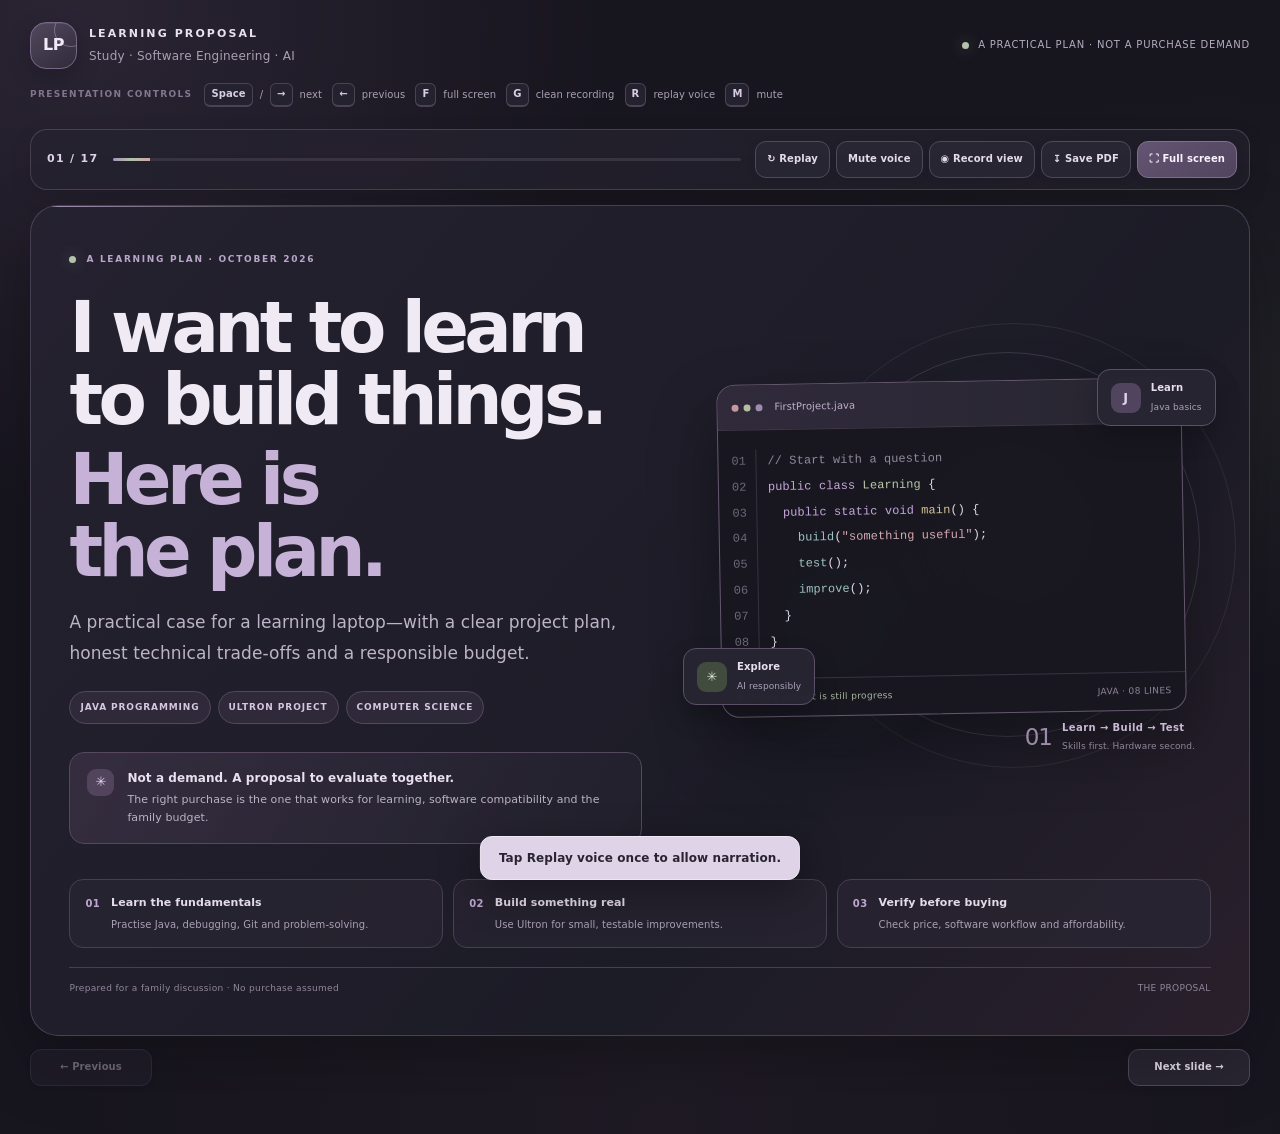
==== laptop-proposal/index.html @ be447b5f "Align cover narration and show full-screen status messages correctly" ====
<!doctype html>
<html lang="en">
<head>
<meta charset="utf-8">
<meta name="viewport" content="width=device-width, initial-scale=1">
<meta name="theme-color" content="#0b1220">
<meta name="description" content="A detailed educational laptop proposal about coding, software engineering, AI learning, and responsible family budgeting.">
<title>A Practical Investment in Learning | Laptop Proposal</title>
<style>

:root{
  color-scheme:dark;
  --bg:#1a1922;
  --panel:#23222d;
  --panel2:#292835;
  --line:#3a3847;
  --text:#e7e2eb;
  --muted:#b7b0c0;
  --lavender:#b8a7ca;
  --lavender-dark:#9683ad;
  --sage:#aab8a5;
  --rose:#c69da2;
  --shadow:0 14px 40px rgba(5,4,12,.14);
  --radius:22px
}
*{box-sizing:border-box}
html{scroll-behavior:smooth}
body{
  margin:0;
  background:
    radial-gradient(ellipse at 12% 0%,rgba(108,91,130,.12),transparent 40%),
    radial-gradient(ellipse at 96% 68%,rgba(91,105,91,.08),transparent 37%),
    var(--bg);
  color:var(--text);
  font-family:Inter,ui-sans-serif,system-ui,-apple-system,BlinkMacSystemFont,"Segoe UI",sans-serif;
  line-height:1.68
}
button,a{font:inherit}
a{color:#cbb9dc;text-underline-offset:3px}
a:hover{color:#e0d3ed}
button:focus-visible,a:focus-visible{outline:2px solid var(--sage);outline-offset:3px}
.topbar{
  max-width:1100px;margin:0 auto;padding:21px 24px 13px;
  display:flex;align-items:center;justify-content:space-between;gap:15px
}
.brand{display:flex;align-items:center;gap:12px}
.brand-mark{
  width:44px;height:44px;border-radius:15px;
  background:#393443;display:grid;place-items:center;
  color:#dcd2e6;font-weight:800;letter-spacing:-.03em;
  border:1px solid #51485d
}
.brand-copy b{display:block;font-size:12px;letter-spacing:.15em;text-transform:uppercase;color:#e5dfe9}
.brand-copy span{display:block;color:var(--muted);font-size:12px}
.toolbar{display:flex;gap:8px;align-items:center;flex-wrap:wrap}
.btn{
  border:1px solid #494454;border-radius:12px;background:#292733;
  color:#e4deea;padding:10px 14px;font-size:13px;font-weight:700;
  box-shadow:none;transition:background .25s,border-color .25s
}
.btn:hover{border-color:#756886;background:#302d3b}
.btn.primary{background:#51475f;border-color:#655873;color:#f1eaf7}
.btn.primary:hover{background:#5b506a;border-color:#817192}
.voice-state{max-width:1100px;margin:0 auto;padding:0 24px 13px;color:#b3adbd;font-size:12px}
.voice-state strong{color:#c7bad8;font-weight:800}
.shell{max-width:1100px;margin:0 auto;padding:7px 24px 40px}
.hero-strip,.sidebar,.bottom-note{display:none!important}
.deck-layout{display:block}
.main-column{min-width:0}
.presentation-top{display:flex;align-items:center;gap:15px;margin:6px 0 14px}
.slide-count{font-size:19px;font-weight:750;letter-spacing:-.025em;color:#dfd9e5;white-space:nowrap}
.progress{height:4px;background:#302e3b;border-radius:99px;overflow:hidden;flex:1;max-width:360px}
.progress span{display:block;height:100%;width:0;background:linear-gradient(90deg,#9985ae,#a4b19d);transition:width .55s ease}
.presentation-top .slide-count:last-child{font-size:11px;color:var(--muted);font-weight:550;margin-left:auto}
.slide{
  min-height:65vh;
  background:linear-gradient(145deg,rgba(36,35,46,.97),rgba(32,31,42,.97));
  border:1px solid #3c3949;border-radius:24px;
  padding:clamp(22px,4vw,46px);
  box-shadow:0 12px 38px rgba(0,0,0,.10);
  overflow:hidden;
  animation:slideIn .52s ease both
}
@keyframes slideIn{from{opacity:0;transform:translateY(7px)}to{opacity:1;transform:translateY(0)}}
.kicker{color:#b8a9c9;font-weight:800;letter-spacing:.15em;text-transform:uppercase;font-size:10px}
.slide h2{font-size:clamp(30px,4vw,47px);letter-spacing:-.04em;line-height:1.12;margin:12px 0;color:#ebe5ee;font-weight:750}
.slide-subtitle{font-size:16px;color:#bcb5c5;margin:0 0 25px;max-width:850px}
.slide-content{display:flex;flex-direction:column;gap:12px}
.section-card{
  background:rgba(43,41,54,.70);border:1px solid #403d4c;
  padding:17px 19px;border-radius:15px
}
.section-card h3{font-size:11px;text-transform:uppercase;letter-spacing:.12em;color:#c2b3d2;margin:0 0 8px;font-weight:800}
.section-card p{white-space:pre-line;margin:0;color:#dcd6e1;font-size:15px;line-height:1.78}
.product-grid{display:grid;grid-template-columns:repeat(2,minmax(0,1fr));gap:14px;margin:4px 0 14px}
.product-card{border:1px solid #403d4c;border-radius:16px;overflow:hidden;background:#252430;min-width:0}
.product-image-wrap{background:#e7e4e7;min-height:150px;display:grid;place-items:center;padding:8px}
.product-image-wrap img{display:block;width:100%;height:180px;object-fit:contain;color:#24212b}
.product-copy{padding:15px}
.product-copy h3{margin:0 0 5px;font-size:19px;color:#e7e1eb}
.product-copy .model{font-size:11px;color:#b7afc0;overflow-wrap:anywhere}
.spec-list{display:grid;grid-template-columns:repeat(2,minmax(0,1fr));gap:7px;margin:12px 0}
.spec{background:#302e3b;border:1px solid #444151;border-radius:9px;padding:8px}
.spec b{display:block;font-size:12px;color:#e1dbe7}
.spec span{color:#b8b0c1;font-size:11px}
.product-actions{display:flex;gap:7px;flex-wrap:wrap;margin-top:12px}
.product-actions .btn{font-size:11px;padding:8px 9px;text-decoration:none;display:inline-block}
.img-note{font-size:11px;color:#b7b0bf;margin:8px 0 0}
.table-wrap{overflow:auto;border:1px solid #403d4c;border-radius:13px;margin:7px 0 15px;background:#24232f}
.compare-table{width:100%;border-collapse:collapse;min-width:580px;font-size:13px}
.compare-table th,.compare-table td{padding:11px 12px;text-align:left;border-bottom:1px solid #3c3948;vertical-align:top}
.compare-table th{background:#302d3a;color:#ddd5e6;font-size:10px;letter-spacing:.08em;text-transform:uppercase}
.compare-table tr:last-child td{border-bottom:0}
.compare-table td:first-child{color:#bbb3c4;font-weight:700;width:25%}
.winner{color:#b8c7b0;font-weight:800}.neutral{color:#d3b9a0;font-weight:750}
.metric-grid{display:grid;grid-template-columns:repeat(3,minmax(0,1fr));gap:10px;margin:6px 0 14px}
.metric{padding:15px;border-radius:14px;background:#2b2936;border:1px solid #403d4c}
.metric small{display:block;color:#b8b0bf;text-transform:uppercase;letter-spacing:.08em;font-size:10px;font-weight:800}
.metric strong{font-size:22px;display:block;letter-spacing:-.03em;margin:5px 0;color:#d2c1df}
.metric span{display:block;color:#bbb3c3;font-size:12px}
.flow{display:grid;grid-template-columns:repeat(5,minmax(0,1fr));gap:8px;margin:8px 0 15px}
.flow-step{padding:12px 8px;border:1px solid #403d4c;border-radius:11px;text-align:center;background:#2a2935;font-size:12px;font-weight:750;color:#ded8e4}
.flow-step b{display:block;color:#c9abb0;font-size:10px;margin-bottom:4px}
.source-list{display:flex;flex-wrap:wrap;gap:8px;margin-top:18px}
.source-link{display:inline-flex;border:1px solid #514b5e;background:#302d3b;color:#d7c9e5;padding:9px 11px;border-radius:10px;text-decoration:none;font-size:12px;font-weight:700}
.source-link:hover{background:#383443;border-color:#716681;color:#eee6f4}
.slide-footer{display:flex;justify-content:space-between;gap:12px;align-items:center;margin-top:25px;border-top:1px solid #3b3847;padding-top:14px;color:#aaa3b4;font-size:11px}
.slide-actions{display:flex;align-items:center;justify-content:space-between;gap:10px;margin-top:14px}
.slide-actions .left,.slide-actions .right{display:flex;gap:8px}
#fullscreenBtn{white-space:nowrap}
#presentationColumn:fullscreen{
  width:100vw;height:100vh;max-width:none;min-width:0;margin:0;
  padding:clamp(12px,2vw,28px);overflow:auto;display:flex;flex-direction:column;
  color:var(--text);
  background:
    radial-gradient(ellipse at 12% 0%,rgba(108,91,130,.14),transparent 40%),
    radial-gradient(ellipse at 96% 68%,rgba(91,105,91,.10),transparent 37%),
    var(--bg)
}
#presentationColumn:fullscreen .presentation-top{width:100%;margin:0 0 12px;flex:none}
#presentationColumn:fullscreen .presentation-top .slide-count:last-child{font-size:11px}
#presentationColumn:fullscreen .slide{
  flex:1;min-height:0;height:calc(100vh - 125px);max-height:calc(100vh - 125px);
  overflow-y:auto;border-radius:18px;padding:clamp(18px,3vw,44px)
}
#presentationColumn:fullscreen .slide-actions{flex:none;margin-top:10px}
#presentationColumn:fullscreen .slide h2{font-size:clamp(30px,4vw,54px)}
#presentationColumn:fullscreen .slide p{max-width:82ch}
#presentationColumn:fullscreen .section-card p{font-size:clamp(14px,1.2vw,17px)}
#presentationColumn:fullscreen #fullscreenBtn{background:#51475f;border-color:#756886}
.all-view{display:none!important}
.closing-video-box{border:1px dashed #635b70;padding:18px;border-radius:15px;background:#272531;margin-top:16px}
.closing-video-box video{width:100%;max-height:430px;background:#14131a;border-radius:12px;margin-top:12px}
.video-status{color:#b7b0bf;font-size:12px}
.toast{position:fixed;left:50%;bottom:22px;transform:translateX(-50%);background:#ded4e8;color:#2b2632;padding:11px 16px;border-radius:12px;font-size:13px;font-weight:800;z-index:999;display:none;box-shadow:0 9px 22px rgba(0,0,0,.18)}
.toast.show{display:block}
@media(max-width:700px){
  .topbar{padding:15px 14px 9px;align-items:flex-start;flex-direction:column}
  .voice-state{padding:0 14px 12px}
  .shell{padding:5px 12px 30px}
  .presentation-top .slide-count:last-child{display:none}
  .slide{padding:20px 16px;border-radius:18px;min-height:0}
  .slide h2{font-size:31px}
  .product-grid{grid-template-columns:1fr}
  .metric-grid{grid-template-columns:1fr}
  .flow{grid-template-columns:1fr}
  .flow-step{text-align:left}
  .slide-actions .btn{padding:10px 12px}
  .spec-list{grid-template-columns:1fr 1fr}
  .section-card{padding:14px}
  .section-card p{font-size:14px}
}
@media(prefers-reduced-motion:reduce){
  *,*::before,*::after{scroll-behavior:auto!important;animation:none!important;transition:none!important}
}
@media print{
  body{background:#fff;color:#111}
  .topbar,.voice-state,.presentation-top,.slide-actions{display:none!important}
  .shell{padding:0;max-width:none}
  .deck-layout{display:block}
  .main-column{display:none}
  .all-view{display:block!important}
  .all-view .slide{color:#111;background:#fff;border:1px solid #bbb;box-shadow:none;border-radius:0;break-after:page;margin:0;padding:20px}
  .all-view .section-card p,.all-view .product-copy h3{color:#111}
  .all-view .slide-subtitle,.all-view .slide-footer,.all-view .section-card h3,.all-view .product-copy .model,.all-view .img-note{color:#333}
  .all-view .section-card,.all-view .metric,.all-view .product-card{background:#fff;border:1px solid #ccc}
  .all-view .source-link{color:#35502e;background:#fff;border:1px solid #aaa}
  .all-view .compare-table th{background:#eee;color:#111}
  .all-view .compare-table td{color:#111;border-bottom:1px solid #bbb}
  .all-view .flow-step{background:#fff;border:1px solid #aaa;color:#111}
}

/* Twilight editorial redesign — intentionally low-glare, no neon or stark white panels */
:root{
  color-scheme:dark;--bg:#17151e;--panel:#211f2b;--panel2:#292633;--line:#413b4b;
  --text:#eee8ef;--muted:#bdb4c6;--lavender:#c6b1d8;--sage:#b4c2aa;--rose:#d0a6af;
  --shadow:0 24px 70px rgba(0,0,0,.26);--radius:24px;
}
html{background:var(--bg);scroll-behavior:smooth}
body{
  min-height:100vh;letter-spacing:.005em;
  background:radial-gradient(ellipse at 6% 2%,rgba(137,110,158,.17),transparent 33rem),
    radial-gradient(ellipse at 95% 34%,rgba(109,126,110,.11),transparent 30rem),
    radial-gradient(ellipse at 52% 100%,rgba(126,91,115,.08),transparent 40rem),var(--bg)
}
.topbar{max-width:1320px;padding:22px 30px 12px}
.brand-mark{
  position:relative;overflow:hidden;border-radius:16px;width:47px;height:47px;
  background:linear-gradient(145deg,#52485e,#302a39);border:1px solid #786887;
  box-shadow:inset 0 1px rgba(255,255,255,.08),0 8px 24px rgba(0,0,0,.18);
  color:#f3eaf7;font-size:16px
}
.brand-mark:after{content:"";position:absolute;width:32px;height:32px;border-radius:50%;border:1px solid rgba(221,202,236,.35);transform:translate(17px,-16px)}
.brand-copy b{font-size:11px;letter-spacing:.19em;color:#e9e1ed}
.brand-copy span{font-size:12px;color:#a9a0b4;letter-spacing:.02em;margin-top:2px}
.topbar-note{display:flex;align-items:center;gap:9px;color:#b5adbf;font-size:10px;letter-spacing:.08em;text-transform:uppercase}
.topbar-dot,.eyebrow-dot{width:7px;height:7px;display:inline-block;background:var(--sage);border-radius:99px;box-shadow:0 0 15px rgba(180,194,170,.45)}
.voice-state{max-width:1320px;margin:0 auto;padding:2px 30px 18px;display:flex;align-items:center;flex-wrap:wrap;gap:7px;color:#a9a0b3;font-size:10px}
.shortcut-label{color:#81778f;letter-spacing:.15em;font-size:9px;font-weight:800;margin-right:5px}
kbd{display:inline-block;min-width:20px;text-align:center;padding:2px 6px;border:1px solid #4a4355;border-bottom-width:2px;border-radius:6px;background:#25222f;color:#d9cde4;font-family:inherit;font-weight:800;font-size:10px}
.shell{max-width:1320px;padding:0 30px 48px}
.presentation-top{
  display:flex;align-items:center;gap:14px;margin:4px 0 15px;padding:11px 12px 11px 16px;
  border:1px solid rgba(101,90,115,.55);border-radius:17px;
  background:linear-gradient(115deg,rgba(38,34,48,.90),rgba(32,31,41,.88));box-shadow:0 7px 22px rgba(0,0,0,.10)
}
.slide-count{font-size:11px;min-width:50px;letter-spacing:.12em;color:#ded3e8;font-variant-numeric:tabular-nums}
.progress{height:3px;max-width:none;min-width:45px;background:#393342}
.progress span{background:linear-gradient(90deg,#ab94c1,#b4c2aa,#d0a6af);box-shadow:0 0 12px rgba(177,154,200,.25)}
.deck-tools{display:flex;align-items:center;justify-content:flex-end;gap:6px;flex-wrap:wrap}
.btn{
  cursor:pointer;border:1px solid #51495e;border-radius:11px;background:#292633;color:#e5dcea;
  padding:9px 11px;font-size:10px;font-weight:750;letter-spacing:.01em;box-shadow:0 2px 9px rgba(0,0,0,.08);
  transition:transform .2s ease,background .2s ease,border-color .2s ease,box-shadow .2s ease
}
.btn:hover{border-color:#837292;background:#373141;transform:translateY(-1px);box-shadow:0 5px 16px rgba(0,0,0,.16)}
.btn:active{transform:translateY(0)}
.btn.primary{background:linear-gradient(135deg,#645473,#51465f);border-color:#81708f;color:#fbf4ff}
.btn.primary:hover{background:linear-gradient(135deg,#756183,#5c506b)}
#recordModeBtn[aria-pressed="true"]{background:#41493e;border-color:#687c61;color:#e9f1e5}
.slide{
  position:relative;isolation:isolate;min-height:clamp(560px,67vh,860px);
  background:linear-gradient(137deg,rgba(37,34,47,.98),rgba(29,28,38,.98) 64%,rgba(37,31,42,.98));
  border:1px solid rgba(104,93,119,.54);border-radius:28px;padding:clamp(25px,4vw,54px);
  box-shadow:var(--shadow);overflow:hidden;animation:slideIn .38s cubic-bezier(.2,.7,.2,1) both
}
.slide:before{content:"";position:absolute;left:0;top:0;width:43%;height:1px;background:linear-gradient(90deg,rgba(198,177,216,.8),rgba(180,194,170,.2),transparent);z-index:-1}
.slide-head{max-width:940px;margin-bottom:22px}
.kicker{display:flex;align-items:center;gap:10px;color:#c0adcf;font-weight:800;letter-spacing:.17em;text-transform:uppercase;font-size:9px}
.kicker:before{content:"";display:inline-block;width:21px;height:1px;background:#8d799e}
.slide h2{font-size:clamp(34px,4.2vw,58px);letter-spacing:-.052em;line-height:1.06;margin:15px 0 12px;color:#f1eaf3;font-weight:690;text-wrap:balance}
.slide-subtitle{font-size:clamp(14px,1.35vw,17px);color:#bdb4c7;line-height:1.65;margin:0;max-width:850px}
.slide-content{display:grid;grid-template-columns:repeat(2,minmax(0,1fr));gap:12px;margin-top:16px}
.section-card{
  position:relative;min-width:0;background:linear-gradient(140deg,rgba(47,43,59,.76),rgba(36,34,47,.76));
  border:1px solid rgba(83,75,98,.66);padding:19px 21px;border-radius:17px;box-shadow:inset 0 1px rgba(255,255,255,.02);
  transition:transform .2s,border-color .2s
}
.section-card:hover{transform:translateY(-1px);border-color:#6b5d7a}
.section-card.highlight-card{background:linear-gradient(130deg,rgba(70,58,82,.46),rgba(38,36,49,.78));border-color:#675775}
.section-card h3{display:flex;align-items:center;gap:10px;font-size:10px;text-transform:uppercase;letter-spacing:.105em;color:#d3c2df;margin:0 0 9px;font-weight:850;line-height:1.5}
.section-index{flex:0 0 auto;display:grid;place-items:center;border:1px solid #5a4e68;border-radius:7px;width:24px;height:24px;background:#352f40;color:#c9b3dd;font-size:9px;letter-spacing:0}
.section-card p{white-space:pre-line;margin:0;color:#e1dbe5;font-size:14px;line-height:1.8}
.product-grid{gap:18px;margin:10px 0 18px}
.product-card{border:1px solid #4a4355;border-radius:20px;background:linear-gradient(140deg,#292633,#211f2b);box-shadow:0 15px 32px rgba(0,0,0,.13)}
.product-image-wrap{background:linear-gradient(145deg,#ebe7eb,#d9d6df);min-height:190px;padding:13px}
.product-image-wrap img{height:210px}
.product-copy{padding:20px}
.product-copy h3{font-size:22px;letter-spacing:-.025em}
.product-copy .model{font-size:11px;color:#bdb1cc;line-height:1.5;margin-top:4px}
.spec-list{gap:8px;margin:16px 0}
.spec{background:#302d3b;border:1px solid #484152;border-radius:11px;padding:10px}
.spec b{font-size:11px;color:#f0eaf3}.spec span{font-size:11px;line-height:1.5}
.product-actions .btn{padding:8px 10px;font-size:10px}
.img-note{font-size:11px;line-height:1.6;color:#a9a0b5}
.table-wrap{border-color:#494253;border-radius:16px;margin:12px 0 18px;box-shadow:0 12px 25px rgba(0,0,0,.10)}
.compare-table{min-width:620px;font-size:12px}
.compare-table th,.compare-table td{padding:13px 14px;border-bottom-color:#423c4d}
.compare-table th{background:#332e3e;color:#d9cbe4;font-size:9px;letter-spacing:.11em}
.compare-table td{color:#dfd8e3;line-height:1.6}
.compare-table tr:nth-child(even) td{background:rgba(255,255,255,.013)}
.compare-table td:first-child{color:#c5b8d1}
.metric-grid{gap:12px;margin:12px 0 20px}
.metric{position:relative;overflow:hidden;padding:20px;border-radius:17px;background:linear-gradient(145deg,#302b3b,#25232f);border-color:#51485f;min-height:122px}
.metric:after{content:"";position:absolute;right:-25px;top:-35px;width:95px;height:95px;border-radius:50%;border:1px solid rgba(190,169,211,.10);box-shadow:0 0 0 14px rgba(190,169,211,.025),0 0 0 29px rgba(190,169,211,.018)}
.metric small{font-size:9px;letter-spacing:.13em;color:#b9a8c8}
.metric strong{font-size:clamp(17px,2vw,25px);color:#eadcf3;position:relative;z-index:1}
.metric span{font-size:11px;line-height:1.55;max-width:28ch;position:relative;z-index:1}
.flow{gap:10px;margin:14px 0 20px}
.flow-step{padding:17px 10px;border-color:#51485e;border-radius:13px;background:linear-gradient(145deg,#302c3a,#26232f);font-size:13px}
.flow-step b{color:#c5acbf;letter-spacing:.13em;font-size:9px}
.source-list{align-items:center;gap:7px;margin-top:22px}
.source-label{font-size:9px;font-weight:850;letter-spacing:.16em;color:#90859e;margin-right:4px}
.source-link{border-color:#51475f;background:#2d2937;color:#d9c6e7;border-radius:10px;padding:9px 12px;font-size:10px;transition:background .2s,border-color .2s}
.source-link:hover{background:#40364b;border-color:#887198}
.slide-footer{margin-top:26px;padding-top:13px;border-top:1px solid #474052;color:#91879b;font-size:9px;letter-spacing:.035em}
.slide-actions{margin-top:13px;justify-content:space-between}.slide-actions .btn{min-width:122px}
#prevBtn:disabled{cursor:not-allowed;transform:none}
.closing-video-box{background:linear-gradient(145deg,#2a2634,#211f2a);border-color:#544a63;border-radius:16px}
.toast{bottom:20px;z-index:20000;background:#ded3e7;color:#292430;border:1px solid #f0e6f5;padding:11px 18px;border-radius:12px;font-size:12px;box-shadow:0 12px 40px rgba(0,0,0,.35)}
/* Custom cover: softly luminous code-editor artwork, drawn in CSS so it loads instantly. */
.slide.cover-slide{min-height:clamp(640px,74vh,940px);padding:clamp(24px,3vw,43px);background:linear-gradient(130deg,rgba(38,34,49,.98),rgba(28,28,39,.98) 66%,rgba(42,32,44,.98))}
.cover-layout{display:grid;grid-template-columns:minmax(0,1.05fr) minmax(320px,.95fr);gap:clamp(24px,4vw,58px);align-items:center}
.cover-copy{position:relative;z-index:2;padding:8px 0}
.cover-eyebrow{display:flex;align-items:center;gap:10px;color:#b8a7c8;font-size:9px;font-weight:850;letter-spacing:.19em}
.cover-title{font-size:clamp(43px,5.5vw,78px)!important;line-height:1.02!important;letter-spacing:-.065em!important;font-weight:680!important;margin:26px 0 19px!important;max-width:690px;color:#f0eaf4!important;text-wrap:balance}
.cover-title em{display:block;font-style:normal;color:#c6b2d7;margin-top:8px}
.cover-subtitle{max-width:560px;color:#bdb4c7;font-size:clamp(14px,1.35vw,17px);line-height:1.8;margin:0 0 22px}
.cover-tags{display:flex;flex-wrap:wrap;gap:7px}
.cover-tags span{font-size:9px;letter-spacing:.10em;font-weight:800;color:#d5c7df;border:1px solid #53485e;border-radius:99px;padding:8px 10px;background:rgba(55,48,66,.64)}
.cover-principle{display:flex;gap:13px;align-items:flex-start;max-width:585px;margin-top:28px;padding:16px 17px;border:1px solid #55485f;border-radius:15px;background:linear-gradient(120deg,rgba(86,69,94,.38),rgba(36,34,47,.60))}
.principle-mark{flex:0 0 27px;width:27px;height:27px;display:grid;place-items:center;border-radius:9px;background:#51445c;color:#e2d0ed;font-size:13px}
.cover-principle strong{display:block;color:#eadfef;font-size:12px;line-height:1.5}
.cover-principle p{margin:4px 0 0;color:#bcb2c6;font-size:11px;line-height:1.65}
.cover-art{position:relative;isolation:isolate;min-height:425px;display:flex;align-items:center;justify-content:center}
.art-halo{position:absolute;border-radius:50%;filter:blur(1px);pointer-events:none}
.halo-one{width:330px;height:330px;background:radial-gradient(circle,rgba(139,110,163,.19),rgba(139,110,163,.04) 55%,transparent 72%);right:7%;top:5%;z-index:-2}
.halo-two{width:280px;height:280px;background:radial-gradient(circle,rgba(124,148,116,.15),transparent 70%);left:1%;bottom:0;z-index:-2}
.code-window{position:relative;width:min(100%,465px);border:1px solid #65576e;border-radius:18px;overflow:hidden;background:rgba(24,23,32,.96);box-shadow:0 30px 65px rgba(0,0,0,.34),inset 0 1px rgba(255,255,255,.04);transform:rotate(-1deg)}
.window-bar{display:flex;align-items:center;gap:12px;height:45px;padding:0 14px;border-bottom:1px solid #403747;background:linear-gradient(90deg,#302a3b,#282631);font-size:10px;color:#bfb2cb}
.window-dots{display:flex;gap:5px}.window-dots i{width:7px;height:7px;border-radius:50%;display:block;background:#c49a9f}.window-dots i:nth-child(2){background:#b7bd9f}.window-dots i:nth-child(3){background:#9d8bad}
.window-status{margin-left:auto;color:#9eae98;font-size:9px}
.code-body{padding:19px 13px 23px;font:clamp(9px,.95vw,12px)/2.15 ui-monospace,SFMono-Regular,Consolas,monospace;color:#e4dcea;white-space:nowrap}
.code-body>div{min-height:1.9em}.line-no{display:inline-block;text-align:right;width:25px;padding-right:12px;margin-right:11px;color:#6f6779;border-right:1px solid #37323f;user-select:none}
.code-muted{color:#91899c}.code-purple{color:#c6a7db}.code-green{color:#b7c7a8}.code-gold{color:#d4c193}.code-blue{color:#9ec4c0}.code-rose{color:#d5a9b0}
.code-status{display:flex;justify-content:space-between;gap:10px;padding:11px 14px;border-top:1px solid #383241;color:#8e8498;font-size:9px;letter-spacing:.04em}
.code-status span:first-child{color:#a8b6a0}.code-status i{display:inline-block;width:5px;height:5px;border-radius:50%;background:#a9bd9e;margin:0 6px 1px 0}
.float-chip{position:absolute;display:flex;gap:10px;align-items:center;padding:10px 13px;border:1px solid #5b5067;border-radius:13px;background:rgba(41,37,51,.95);box-shadow:0 12px 24px rgba(0,0,0,.22);backdrop-filter:blur(10px)}
.float-chip b{display:block;font-size:10px;color:#e8deee}.float-chip small{display:block;color:#a9a0b7;font-size:9px;margin-top:3px}
.chip-icon{width:30px;height:30px;display:grid;place-items:center;border-radius:9px;background:#51445f;color:#e0d1ee;font-weight:850;font-size:13px}
.chip-java{top:8%;right:-1%}.chip-ai{bottom:13%;left:-2%}.chip-ai .chip-icon{background:#414b3e;color:#dae4d3}
.cover-orbit{position:absolute;border-radius:50%;border:1px solid rgba(196,174,214,.18);pointer-events:none;z-index:-1}
.orbit-a{width:385px;height:385px;right:2%;top:4%}.orbit-b{width:445px;height:445px;right:-5%;top:-3%;border-color:rgba(169,188,159,.11)}
.art-caption{display:flex;align-items:center;gap:10px;position:absolute;right:3%;bottom:1%;color:#c8b9d5}
.art-caption>span{font-size:23px;color:#9c8baa;font-weight:400;letter-spacing:-.04em}
.art-caption b{display:block;font-size:10px;letter-spacing:.04em}.art-caption small{display:block;color:#8f859b;font-size:9px;margin-top:2px}
.cover-pillars{display:grid;grid-template-columns:repeat(3,minmax(0,1fr));gap:10px;margin-top:27px}
.cover-pillar{display:flex;gap:11px;align-items:flex-start;padding:14px 15px;background:rgba(40,37,50,.75);border:1px solid #464052;border-radius:14px;min-width:0}
.pillar-number{font-size:10px;color:#bea8d1;font-weight:850;letter-spacing:.04em;margin-top:2px}
.cover-pillar b{display:block;color:#e4dce9;font-size:11px;margin-bottom:5px}
.cover-pillar p{margin:0;color:#a9a0b4;font-size:10px;line-height:1.6}
.cover-footer{margin-top:19px}
#presentationColumn:fullscreen{
  width:100vw;height:100vh;max-width:none;min-width:0;margin:0;box-sizing:border-box;padding:clamp(12px,1.7vw,28px);
  overflow:auto;display:flex;flex-direction:column;color:var(--text);
  background:radial-gradient(ellipse at 10% 0%,rgba(126,98,151,.19),transparent 38%),radial-gradient(ellipse at 95% 65%,rgba(98,119,96,.12),transparent 38%),var(--bg)
}
#presentationColumn:fullscreen .presentation-top{width:100%;margin:0 0 12px;flex:none}
#presentationColumn:fullscreen .slide{flex:1;min-height:0;height:calc(100vh - 128px);max-height:calc(100vh - 128px);overflow-y:auto;border-radius:21px}
#presentationColumn:fullscreen .slide.cover-slide{height:calc(100vh - 128px);max-height:calc(100vh - 128px)}
#presentationColumn:fullscreen .cover-layout{min-height:0}
#presentationColumn:fullscreen .cover-art{min-height:330px}
#presentationColumn:fullscreen .cover-title{font-size:clamp(38px,4.8vw,70px)!important}
#presentationColumn:fullscreen .slide-actions{flex:none;margin-top:10px}
#presentationColumn:fullscreen .slide h2:not(.cover-title){font-size:clamp(32px,3.7vw,54px)}
#presentationColumn:fullscreen .section-card p{font-size:clamp(13px,1.1vw,16px)}
#presentationColumn.clean-recording .presentation-top,#presentationColumn.clean-recording .slide-actions{display:none!important}
body:has(#presentationColumn.recording-mode) .topbar,body:has(#presentationColumn.recording-mode) .voice-state{display:none!important}
#presentationColumn.clean-recording:fullscreen{padding:0;overflow:hidden}
#presentationColumn.clean-recording:fullscreen:before{content:"";position:fixed;z-index:10000;top:0;left:0;height:3px;width:var(--deck-progress,0%);background:linear-gradient(90deg,#a991c0,#b4c2aa,#cba1ac);box-shadow:0 0 12px rgba(185,162,207,.24)}
#presentationColumn.clean-recording:fullscreen .slide,#presentationColumn.clean-recording:fullscreen .slide.cover-slide{
  width:100%;height:100vh;max-height:100vh;min-height:0;border:0;border-radius:0;padding:clamp(26px,4vw,66px) clamp(30px,5vw,86px);
  box-shadow:none;overflow-y:auto;background:radial-gradient(ellipse at 7% 4%,rgba(130,101,151,.15),transparent 34%),radial-gradient(ellipse at 96% 92%,rgba(110,128,104,.08),transparent 34%),#1b1923
}
#presentationColumn.clean-recording:fullscreen .slide-footer{margin-top:20px}
#presentationColumn.clean-recording:fullscreen .cover-layout{min-height:min(65vh,670px)}
#presentationColumn.clean-recording:fullscreen .cover-art{min-height:350px}
#presentationColumn.clean-recording:fullscreen .cover-title{font-size:clamp(48px,6.3vw,86px)!important}
#presentationColumn.clean-recording .presentation-top{display:none!important}
.all-view{display:none!important}
@media(max-width:1100px){
  .presentation-top{align-items:flex-start;flex-wrap:wrap}
  .slide-count{padding:8px 0}
  .progress{margin:auto 0;min-width:80px;flex:1}
  .deck-tools{width:100%;justify-content:flex-start}
  .cover-layout{grid-template-columns:minmax(0,1fr) minmax(280px,.9fr);gap:20px}
  .cover-art{min-height:360px}.cover-title{font-size:clamp(40px,5.2vw,64px)!important}
}
@media(max-width:760px){
  .topbar{padding:17px 16px 8px;gap:12px}.brand-mark{width:42px;height:42px}
  .topbar-note{font-size:9px}.voice-state{padding:4px 16px 14px;line-height:2}.shell{padding:0 12px 30px}
  .presentation-top{gap:8px;padding:9px}.deck-tools{gap:5px}.deck-tools .btn{font-size:10px;padding:8px 9px}
  .slide{padding:25px 18px;border-radius:20px;min-height:0}.slide h2{font-size:35px}
  .slide-content{grid-template-columns:1fr}.section-card{padding:16px}.section-card p{font-size:13px}
  .product-grid{grid-template-columns:1fr}.metric-grid{grid-template-columns:1fr}.flow{grid-template-columns:1fr}
  .flow-step{text-align:left}.spec-list{grid-template-columns:1fr 1fr}.slide-actions .btn{min-width:100px;padding:10px}
  .cover-layout{grid-template-columns:1fr}.cover-title{font-size:clamp(41px,11vw,64px)!important;margin:22px 0 16px!important}
  .cover-art{min-height:325px;overflow:hidden}.code-window{width:94%;transform:none}
  .chip-java{right:0;top:2%}.chip-ai{left:0;bottom:10%}.orbit-a{width:300px;height:300px;right:0}.orbit-b{width:340px;height:340px}
  .art-caption{bottom:0;right:1%}.cover-pillars{grid-template-columns:1fr;margin-top:19px}.slide.cover-slide{min-height:0;padding:23px 17px}
  #presentationColumn:fullscreen .presentation-top{display:flex;flex-wrap:wrap}
  #presentationColumn:fullscreen .slide{height:calc(100vh - 170px);max-height:calc(100vh - 170px)}
  #presentationColumn:fullscreen .slide.cover-slide{height:calc(100vh - 170px);max-height:calc(100vh - 170px)}
  #presentationColumn.clean-recording:fullscreen .slide,#presentationColumn.clean-recording:fullscreen .slide.cover-slide{height:100vh;max-height:100vh;padding:20px 17px}
  #presentationColumn.clean-recording:fullscreen .cover-art{min-height:275px}
}
@media(prefers-reduced-motion:reduce){*,*::before,*::after{scroll-behavior:auto!important;animation:none!important;transition:none!important}}
@media print{
  body{background:#fff!important;color:#111!important}
  .topbar,.voice-state,.presentation-top,.slide-actions,.bottom-note,.sidebar{display:none!important}
  .shell{padding:0!important;max-width:none!important}.deck-layout{display:block}.main-column{display:none!important}
  .all-view{display:block!important}
  .all-view .slide{color:#111!important;background:#fff!important;border:1px solid #bbb!important;box-shadow:none!important;border-radius:0!important;break-after:page;page-break-after:always;margin:0;padding:22px!important;min-height:0!important}
  .all-view .slide:last-child{break-after:auto;page-break-after:auto}
  .all-view .slide h2,.all-view .cover-title,.all-view .section-card p,.all-view .product-copy h3{color:#111!important}
  .all-view .slide-subtitle,.all-view .slide-footer,.all-view .section-card h3,.all-view .product-copy .model,.all-view .img-note,.all-view .cover-subtitle{color:#333!important}
  .all-view .section-card,.all-view .metric,.all-view .product-card,.all-view .cover-pillar,.all-view .cover-principle{background:#fff!important;border:1px solid #ccc!important;box-shadow:none!important}
  .all-view .source-link{color:#333!important;background:#fff!important;border:1px solid #aaa!important}
  .all-view .compare-table th{background:#eee!important;color:#111!important}.all-view .compare-table td{color:#111!important;border-bottom:1px solid #bbb!important}
  .all-view .flow-step{background:#fff!important;border:1px solid #aaa!important;color:#111!important}
  .all-view .code-window{box-shadow:none;background:#fafafa;border-color:#aaa}.all-view .window-bar,.all-view .code-status{background:#eee;color:#333}.all-view .code-body{color:#111}
  @page{size:landscape;margin:11mm}
}

</style>
</head>
<body>
<header class="topbar">
  <div class="brand"><div class="brand-mark">LP</div><div class="brand-copy"><b>Learning Proposal</b><span>Study · Software Engineering · AI</span></div></div>
  <div class="toolbar"><span class="topbar-note"><span class="topbar-dot"></span> A practical plan · not a purchase demand</span>
</header>
<div class="voice-state"><span class="shortcut-label">PRESENTATION CONTROLS</span> <kbd>Space</kbd> / <kbd>→</kbd> next&nbsp; <kbd>←</kbd> previous&nbsp; <kbd>F</kbd> full screen&nbsp; <kbd>G</kbd> clean recording&nbsp; <kbd>R</kbd> replay voice&nbsp; <kbd>M</kbd> mute</div>
<main class="shell">
  <div class="deck-layout">
    <aside class="sidebar" aria-label="Presentation slide navigation"><div class="side-heading"><span>Contents</span><span id="navTotal">15 slides</span></div><nav class="side-nav" id="sideNav"></nav></aside>
    <section class="main-column" id="presentationColumn" aria-live="polite">
      <div class="presentation-top"><span class="slide-count" id="slideCount">01 / 17</span><div class="progress" aria-label="Presentation progress"><span id="progressBar"></span></div><div class="deck-tools"><button class="btn" id="voiceReplayBtn" type="button" title="Replay current narration (R)">↻ Replay</button><button class="btn" id="voiceToggleBtn" type="button" title="Toggle narration (M)">Mute voice</button><button class="btn" id="recordModeBtn" type="button" title="Hide controls for a clean recording (G)">◉ Record view</button><button class="btn" id="printBtn" type="button" title="Print or save as PDF">↧ Save PDF</button><button class="btn primary" id="fullscreenBtn" type="button" aria-label="Enter full-screen presentation" title="Press F to toggle full screen">⛶ Full screen</button></div></div>
      <article class="slide" id="currentSlide"></article>
      <div class="slide-actions"><div class="left"><button class="btn" id="prevBtn" type="button">← Previous</button></div><div class="right"><button class="btn" id="nextBtn" type="button">Next →</button></div></div>
      <div class="toast" id="toast" role="status"></div>
    </section>
    <section class="all-view" id="allView" aria-label="All slides at once"></section>
  </div>
  <p class="bottom-note">Prepared as an educational proposal. Product prices and offers can change; verify the exact SKU, warranty, seller and final checkout amount before deciding.</p>
</main>

<noscript><p class="no-js">This presentation requires JavaScript to navigate the slides. Enable JavaScript in your browser.</p></noscript>
<script>
(function(){
'use strict';
const HP_IMAGE='https://static.fnac-static.com/multimedia/Images/FR/MDM/ca/af/be/29274058/3756-1/tsp20260609122219/PC-portable-HP-OmniBook-3-Next-Gen-AI-14-hz0021nf-14-Snapdragon-X-16-Go-RAM-512-Go-D-Argent-glacier.jpg';
const ASUS_IMAGE='https://in.store.asus.com/media/catalog/product/x/1/x1607qa-mb049ws_4_.jpg';
const HP_OFFICIAL='https://www.hp.com/in-en/laptops-and-2-in-1s/omnibook-3-ai-pc.html';
const HP_AMAZON='https://www.amazon.in/s?k=HP+OmniBook+3+14-hz0026QU';
const HP_FLIPKART='https://www.flipkart.com/hp-omnibook-3-2k-wuxga-snapdragon-x-16-gb-512-gb-ssd-windows-11-home-14-hz0026qu-laptop/p/itm872e11852f533';
const HP_GOOGLE='https://www.google.com/search?tbm=isch&q=HP+OmniBook+3+14-hz0026QU+14-hz0024QU';
const HP_SKU='https://www.google.com/search?q=HP+OmniBook+3+14-hz0026QU+14-hz0024QU+India';
const ASUS_OFFICIAL='https://in.store.asus.com/ai-powered-light-weight-laptop-asus-vivobook-16-x1607qa-mb049ws.html';
const ASUS_AMAZON='https://www.amazon.in/s?k=ASUS+Vivobook+16+X1607QA-MB049WS';
const ASUS_GOOGLE='https://www.google.com/search?tbm=isch&q=ASUS+Vivobook+16+X1607QA-MB049WS';
const QUALCOMM='https://www.qualcomm.com/laptops/products';
const ANDROID_STUDIO='https://developer.android.com/studio/install';
const GITHUB_PAGES='https://docs.github.com/en/pages';
const slides=[
{nav:'Cover',kicker:'Education • Software engineering • AI',title:'I want to learn to build things. Here is the plan.',subtitle:'A practical case for a learning laptop—with a clear project plan, honest technical trade-offs and a responsible budget.',sections:[{h:'Purpose',p:'I want to learn Java programming, application development, computer science and AI, and practise turning ideas into working software.'},{h:'The proposal',p:'Build Java skills and apply them to the Ultron educational-app project with small, testable and documented improvements.'},{h:'A responsible approach',p:'The right purchase is the one that works for learning, software compatibility and the family budget. No purchase is assumed.'}],links:[['HP official product family',HP_OFFICIAL],['HP product photographs',HP_GOOGLE],['ASUS product photographs',ASUS_GOOGLE]]},
{nav:'Decision at a glance',kicker:'01 / Decision brief',title:'Three gates before anyone spends a rupee',subtitle:'The goal is a suitable learning setup—not buying a laptop at any cost.',metrics:[['₹56,990','HP shown offer','Flipkart listing observed 11 Oct 2026'],['₹61,990','ASUS official-store price','Observed 11 Oct 2026; offers change'],['TEST FIRST','Windows ARM compatibility','Android Studio does not officially support Windows ARM']],sections:[{h:'Gate 1 — affordability',p:'The HP listing showed ₹59,990 with a lower offer price shown at ₹56,990; the ASUS official store showed ₹61,990. Confirm pincode, seller, card eligibility and the final checkout total.'},{h:'Gate 2 — software must work',p:'Google currently states that Windows computers with ARM-based CPUs are not supported for Android Studio. A real-phone workflow can avoid an emulator but does not remove the IDE support risk. Test the exact tools before committing.'},{h:'Gate 3 — deliver something real',p:'A sensible trial outcome is a working Java project, documented build steps and one small Ultron improvement. If the intended workflow fails or the price strains the family budget, pause and compare supported alternatives.'}],links:[['HP listing on Flipkart',HP_FLIPKART],['ASUS official India store',ASUS_OFFICIAL],['Google Android Studio requirements',ANDROID_STUDIO]]},
{nav:'Why start now',kicker:'01 / Learning objectives',title:'Why begin before B.Tech?',subtitle:'Build foundations before university-level coursework becomes more advanced.',sections:[{h:'Programming foundations',p:'Learn Java syntax, variables, methods, classes, objects, object-oriented programming and basic problem-solving. Practise writing small programs and explaining how they work.'},{h:'Software engineering',p:'Practise project structure, version control, debugging, testing, documentation and readable code. These habits are useful across many programming languages.'},{h:'Computer science',p:'Gradually explore data structures, algorithms, databases, APIs and application architecture. Early practice will not guarantee grades or a career, but it can give me more time to experiment and learn from mistakes.'},{h:'School remains important',p:'A laptop should complement schoolwork, not replace it. A realistic schedule would allocate time to homework, rest and carefully chosen coding projects.'}]},
{nav:'HP OmniBook 3',kicker:'02 / Proposed hardware',title:'HP OmniBook 3',subtitle:'The 14-inch Snapdragon X configuration under consideration.',products:[{name:'HP OmniBook 3',model:'Target model: 14-hz0026QU; verify full regional product code',image:HP_IMAGE,alt:'Illustrative HP OmniBook 3 product photograph from a related model',note:'The photo is from a related OmniBook 3 configuration, not verified as the exact Indian SKU.',specs:[['Processor','Snapdragon X X1-26-100*'],['Memory','16 GB LPDDR5X*'],['Storage','512 GB SSD*'],['AI','Up to 45-TOPS NPU*'],['Display','14-inch WUXGA*'],['Weight','About 1.42 kg*']],links:[['Google Images',HP_GOOGLE],['Amazon India search',HP_AMAZON],['HP India product family',HP_OFFICIAL],['Find exact SKU',HP_SKU]]}],sections:[{h:'What the hardware offers',p:'The proposed configuration pairs a Snapdragon X processor with 16 GB of memory, a 512 GB SSD, integrated Adreno graphics and a dedicated Hexagon NPU. This is a plausible everyday study and development configuration, subject to application compatibility.'},{h:'Verify the asterisked specifications',p:'Retail listings and regional variants can differ. Before ordering, compare the exact Indian model number, processor, memory, screen, battery, charger and warranty against the actual listing and invoice.'}]},
{nav:'ASUS Vivobook 16',kicker:'03 / Comparison option',title:'ASUS Vivobook 16',subtitle:'A larger-screen alternative with its own advantages.',products:[{name:'ASUS Vivobook 16',model:'X1607QA-MB049WS',image:ASUS_IMAGE,alt:'ASUS Vivobook 16 product image',note:'Use the official ASUS listing to confirm that the image and specification match the offered model.',specs:[['Processor','Snapdragon X X1-26-100'],['Memory','16 GB LPDDR5X'],['Storage','512 GB SSD'],['AI','Up to 45-TOPS NPU'],['Display','16-inch WUXGA'],['Battery','50 Wh listed']],links:[['ASUS official India page',ASUS_OFFICIAL],['Google Images',ASUS_GOOGLE],['Amazon India search',ASUS_AMAZON]]}],sections:[{h:'Its strongest advantages',p:'The 16-inch display provides a larger coding workspace, and the listed model has two USB4 ports rated up to 40 Gbps. This is useful for compatible high-speed storage and docks.'},{h:'Trade-off',p:'At the family-observed price around ₹60,000, it costs about ₹10,000 more than a genuine ₹50,000 HP offer. That difference should be justified by the larger display and connectivity—not by assuming the processor is faster.'}]},
{nav:'Detailed comparison',kicker:'04 / Head-to-head',title:'Which laptop wins each category?',subtitle:'A category-by-category decision based on listed specifications—not inflated original prices.',table:{heads:['Category','HP OmniBook 3','ASUS Vivobook 16','Advantage'],rows:[['CPU / processor class','Snapdragon X X1-26-100*','Snapdragon X X1-26-100','Tie on listed chip'],['Advertised NPU','Up to 45 TOPS','Up to 45 TOPS','Tie'],['RAM / SSD','16 GB / 512 GB*','16 GB / 512 GB','Tie on capacity'],['Display size','14-inch WUXGA*','16-inch WUXGA','ASUS'],['Portability','About 1.42 kg*','About 1.88 kg','HP'],['Battery capacity','60 Wh listed for target configuration*','50 Wh listed','HP on capacity; runtime varies'],['USB-C speed','USB-C up to 10 Gbps listed for target listing*','2 × USB4 up to 40 Gbps','ASUS'],['Family-observed offer','₹50,000–₹55,000 target','Around ₹60,000 observed','HP if offer is genuine'],['Android Studio Windows ARM support','Not officially supported','Not officially supported','Neither has official support'] ]},sections:[{h:'Interpret the result correctly',p:'No direct benchmark of these exact Indian configurations has established that one processor is faster. The HP makes sense as a value and portability choice; the ASUS makes sense for a larger display and USB4 connectivity.'},{h:'Asterisks and live prices',p:'HP specifications above must be confirmed against the exact regional SKU. Prices are estimates from the discussion, not confirmed live checkout offers. A higher crossed-out MRP does not prove better performance.'}]},
{nav:'CPU, GPU and NPU',kicker:'05 / Hardware explained',title:'Three processors, three different strengths',subtitle:'The NPU complements the CPU and GPU rather than replacing them.',sections:[{h:'CPU — general-purpose computing',p:'Runs the operating system, application logic, build tools and much of the ordinary workload involved in programming and compiling Java.'},{h:'GPU — graphics and parallel computing',p:'Renders graphics and can accelerate supported parallel workloads, including many machine-learning tasks. A GPU can do AI calculations too.'},{h:'NPU — neural processing unit',p:'Specialised hardware designed to accelerate supported neural-network operations efficiently. Depending on software support, it may be helpful for local inference, image processing, speech features and AI effects.'},{h:'Why not use only one processor?',p:'A CPU is flexible, a GPU is strong at certain parallel tasks, and an NPU is tuned for particular AI operations. The best processor depends on the work and the software that can use it.'}],links:[['Qualcomm Snapdragon X information',QUALCOMM]]},
{nav:'What 45 TOPS means',kicker:'06 / AI processing',title:'45 TOPS, explained properly',subtitle:'An advertised AI capability figure—not a universal performance score.',metrics:[['45 TOPS','Advertised NPU capability','Trillions of operations per second'],['Local inference','Possible on-device AI','Requires compatible model and runtime'],['Power efficiency','A design goal','Actual use depends on workload']],sections:[{h:'What it could help with',p:'Supported applications may use an NPU for speech features, image processing, background effects, and local AI model inference. This may reduce reliance on cloud processing for some tasks.'},{h:'What the number does not prove',p:'It does not mean every AI app uses the NPU, every model runs locally, or the whole laptop is 45 times faster. TOPS ratings are not directly comparable without considering precision, software, supported operations, memory and workload.'},{h:'For Java development',p:'The NPU is interesting for AI experiments, but CPU performance, sufficient RAM, SSD storage and compatibility with the chosen development tools are more immediately important for everyday coding.'}]},
{nav:'RAM and storage',kicker:'07 / Memory and data',title:'Why 16 GB RAM and SSD storage matter',subtitle:'Memory and storage solve different problems in a development workstation.',sections:[{h:'RAM is working memory',p:'The editor, browser, documentation, compiler and project tools all consume RAM. Sixteen gigabytes provides more room for multitasking than many 4 GB or 8 GB machines. Memory is not unlimited: large datasets or local AI models can still exceed capacity.'},{h:'SSD is persistent storage',p:'An SSD holds Windows, apps, source code, project dependencies, development tools and documents. It generally provides much quicker access than a traditional mechanical hard disk.'},{h:'512 GB needs planning',p:'The usable capacity is lower than 512 GB after formatting and the operating system. Android SDKs, project dependencies, downloaded datasets and backups can consume space, so storage needs to be managed.'},{h:'Upgrade limitations',p:'Check whether memory is soldered and whether an SSD slot is available for future expansion. Do not assume RAM can be upgraded after purchase.'}]},
{nav:'Software engineering',kicker:'08 / Practical workflow',title:'A laptop enables the full engineering loop',subtitle:'The goal is to practise how reliable software is designed and maintained.',flow:['Plan','Design','Code','Test','Improve'],sections:[{h:'Requirements and design',p:'Define the user problem and expected behaviour first. Separate application interfaces, core logic, data management and network calls into maintainable components.'},{h:'Version control',p:'Use Git commits to save milestones, compare changes and return to a working version after an experiment breaks something.'},{h:'Debugging and testing',p:'Reproduce the bug, inspect logs, isolate the cause, implement a controlled fix and test both the original failure and relevant edge cases.'},{h:'Documentation',p:'Record assumptions, known limitations, setup instructions, decisions and test results so the project can be understood and maintained later.'}]},
{nav:'Ultron project',kicker:'09 / Practical application',title:'Apply the learning to Ultron',subtitle:'Turn a real educational app idea into a structured engineering project.',sections:[{h:'Application structure',p:'Separate interface code, business logic, data models, networking and configuration. Keep functions understandable and avoid putting every feature into a single large file.'},{h:'Data management',p:'Define data models, validate input, handle missing or malformed values, and decide carefully what information is stored locally or remotely.'},{h:'APIs and failure handling',p:'Learn how requests and responses work, how timeouts and unavailable services are handled, and how to show a useful message instead of crashing.'},{h:'Security',p:'Do not embed private API keys in a distributed client app. Use a suitable backend when secret credentials need protection. Protect student data and avoid exposing it in logs.'},{h:'Measurable project outcome',p:'A completed, tested feature and a short report about its design, limitations and bugs would demonstrate more learning than merely installing multiple development tools.'}]},
{nav:'Development compatibility',kicker:'10 / Technical risk',title:'Verify the Windows ARM development workflow',subtitle:'Processor capability and software support are separate questions.',sections:[{h:'Android Studio support',p:'Google’s published Android Studio installation requirements state that Windows computers with ARM-based CPUs are not currently supported. This is a software support limitation, not proof that Snapdragon X is slow.'},{h:'What might work',p:'Some editors, Java tools or build components may run, but the complete IDE, Android SDK, Gradle plugins, native dependencies and device deployment workflow are not guaranteed to work as a supported setup.'},{h:'Physical phone testing',p:'A real Android phone can remove the need for a virtual emulator. However, using a phone does not eliminate the other potential Windows ARM compatibility issues.'},{h:'Purchase test',p:'Before payment, verify the actual workflow: open a real Java project, build it, generate an APK if relevant and deploy to a physical phone. If the intended workflow cannot be verified, compare a supported Intel Core or AMD Ryzen laptop.'}],links:[['Google Android Studio system requirements',ANDROID_STUDIO]]},
{nav:'30-day plan',kicker:'11 / Measurable outcomes',title:'A practical first 30-day learning plan',subtitle:'Define deliverables so the laptop supports real progress.',sections:[{h:'Week 1 — Java fundamentals',p:'Practise variables, methods, conditions, loops, classes and objects. Deliverable: small working programs with explanations of how they work.'},{h:'Week 2 — Engineering tools',p:'Learn project folders, Git commits, readable naming and basic tests. Deliverable: a repository with meaningful commits and a clear README.'},{h:'Week 3 — Development environment',p:'Verify the chosen JDK, build tools, SDK and physical-device testing workflow. Deliverable: repeatable, documented build instructions.'},{h:'Week 4 — Ultron improvement',p:'Choose one achievable feature, implement it, test edge cases and document the results. Deliverable: one working feature and a short learning report.'},{h:'Balance',p:'The plan should fit around schoolwork, rest and other responsibilities. The laptop is a tool; progress depends on consistent practice.'}]},
{nav:'Budget and EMI',kicker:'13 / Financial plan',title:'Use the checkout total, not the crossed-out MRP',subtitle:'Observed online prices are snapshots—not promises or reasons to rush.',metrics:[['₹56,990','HP shown offer','Flipkart listing observed 11 Oct 2026'],['₹59,990','HP shown listed price','Before the lower offer shown on the page'],['₹61,990','ASUS official-store price','Observed 11 Oct 2026']],table:{heads:['Illustrative price','One of 3 equal parts','What it means'],rows:[['₹56,990','₹18,997','HP offer shown; pincode / eligibility may change it'],['₹59,990','₹19,997','HP listed price shown on the same listing'],['₹61,990','₹20,663','ASUS official-store price observed on 11 Oct 2026']]},sections:[{h:'These are arithmetic examples—not EMI offers',p:'Dividing by three illustrates the scale of the commitment only. Actual EMI, eligibility, interest, processing fees and GST on applicable fees depend on the exact bank/card offer and checkout summary.'},{h:'The responsible choice',p:'A laptop should not create pressure or financial hardship for the family. A parent should decide whether and when a purchase is affordable after considering all commitments. Waiting or choosing a lower-cost supported device is a valid outcome.'},{h:'What the pricing says',p:'At the observed prices, the HP offer is about ₹5,000 below the ASUS official-store price—not ₹10,000. Neither an inflated MRP nor a discount percentage proves value; compare the exact SKU, warranty, software compatibility and final amount.'}],links:[['HP listing and offers on Flipkart',HP_FLIPKART],['ASUS official store listing',ASUS_OFFICIAL]]},
{nav:'Pre-purchase checklist',kicker:'13 / Due diligence',title:'Checklist before ordering',subtitle:'Verify the model, software, seller, warranty and price.',sections:[{h:'Hardware',p:'□ Exact model and processor number confirmed\n□ 16 GB RAM and 512 GB SSD confirmed\n□ Display, ports and battery confirmed\n□ Upgradeability checked\n□ Charger and included items confirmed'},{h:'Software',p:'□ Required development tools tested or compatibility risk understood\n□ Office licence terms confirmed\n□ Drivers and required applications checked\n□ Physical-phone workflow understood'},{h:'Seller and warranty',p:'□ Seller reputation and invoice checked\n□ Manufacturer warranty valid in India\n□ Return and replacement terms read\n□ Exact SKU matches the listing and invoice'},{h:'Finances',p:'□ Final checkout price saved\n□ SBI offer eligibility confirmed\n□ Fees and total repayment understood\n□ Parent confirms the payment is affordable'},{h:'Decision principle',p:'Buy only if the real price, warranty, hardware and essential software workflow are acceptable. If any important condition fails, pause and compare alternatives.'}],links:[['HP product search on Amazon India',HP_AMAZON],['ASUS official product listing',ASUS_OFFICIAL]]},
{nav:'Final proposal',kicker:'14 / Closing request',title:'An opportunity to practise, build and learn',subtitle:'A respectful request for a practical family discussion.',sections:[{h:'What I am asking for',p:'I would like us to consider a suitable laptop that can support my programming practice, software engineering learning, Ultron project and preparation for future computer-science study.'},{h:'What I understand',p:'Owning a computer does not guarantee success. I will still need to study, practise consistently, troubleshoot and take responsibility for my projects.'},{h:'What should be checked',p:'The exact model, true offer price, software compatibility, warranty, seller and financing terms should be confirmed before any purchase.'},{h:'The request',p:'Dad, could we evaluate the exact laptop together and decide whether it is technically suitable and financially reasonable for our family?'},{h:'Closing statement',p:'Not just a computer. An opportunity to practise, build useful projects and prepare for future learning.'}]},
{nav:'Sources and image links',kicker:'15 / Sources and verification',title:'Primary sources, photos and important caveats',subtitle:'Open these references to inspect specifications and the real offer.',sections:[{h:'HP image note',p:'The displayed HP photo is from a related OmniBook 3 Snapdragon X configuration, not confirmed as the exact Indian 14-hz0026QU SKU. Treat it as illustrative; verify the exact product before buying.'},{h:'ASUS source note',p:'The ASUS comparison refers to Vivobook 16 X1607QA-MB049WS and the official ASUS India listing. Price and stock can change.'},{h:'Pricing note',p:'The HP ₹50,000–₹55,000 figure is a target, not a verified current checkout price. Confirm seller, exact SKU, warranty, finance fees and total payment.'},{h:'Software note',p:'Google’s Android Studio documentation currently says Windows ARM computers are not supported. This is a compatibility risk, not proof that the processor is slow.'}],links:[['HP India OmniBook family',HP_OFFICIAL],['HP Amazon India search',HP_AMAZON],['HP exact SKU search',HP_SKU],['HP photo search',HP_GOOGLE],['ASUS official India listing',ASUS_OFFICIAL],['ASUS Amazon India search',ASUS_AMAZON],['ASUS image search',ASUS_GOOGLE],['Qualcomm Snapdragon X',QUALCOMM],['Android Studio requirements',ANDROID_STUDIO],['GitHub Pages documentation',GITHUB_PAGES]],video:true}
];
const sideNav=document.getElementById('sideNav');
const navTotal=document.getElementById('navTotal');
const currentSlide=document.getElementById('currentSlide');
const slideCount=document.getElementById('slideCount');
const progressBar=document.getElementById('progressBar');
const prevBtn=document.getElementById('prevBtn');
const nextBtn=document.getElementById('nextBtn');
const allView=document.getElementById('allView');
const presentationColumn=document.getElementById('presentationColumn');
const toast=document.getElementById('toast');
let current=0,toastTimer=null;
function esc(value){return String(value==null?'':value).replace(/[&<>"']/g,function(ch){return {'&':'&amp;','<':'&lt;','>':'&gt;','"':'&quot;',"'":'&#39;'}[ch];});}
function linkHtml(item){return '<a class="source-link" href="'+esc(item[1])+'" target="_blank" rel="noopener noreferrer">'+esc(item[0])+' ↗</a>';}
function renderProduct(product){let specs=product.specs.map(function(pair){return '<div class="spec"><b>'+esc(pair[0])+'</b><span>'+esc(pair[1])+'</span></div>';}).join('');let links=product.links.map(function(item){return '<a class="btn" href="'+esc(item[1])+'" target="_blank" rel="noopener noreferrer">'+esc(item[0])+' ↗</a>';}).join('');return '<div class="product-card"><div class="product-image-wrap"><img src="'+esc(product.image)+'" alt="'+esc(product.alt)+'" loading="lazy" referrerpolicy="no-referrer" onerror="this.style.display=\'none\';this.parentElement.innerHTML=\'<p style=&quot;color:#26364b;text-align:center;padding:24px&quot;>Product photo could not load. Use the photo-search button below.</p>\'"></div><div class="product-copy"><h3>'+esc(product.name)+'</h3><div class="model">'+esc(product.model)+'</div><div class="spec-list">'+specs+'</div><div class="product-actions">'+links+'</div><p class="img-note">'+esc(product.note)+'</p></div></div>';}
function renderSlide(target,index,all){const s=slides[index];const slideNumberedKicker=String(index).padStart(2,'0')+' / '+s.kicker.slice(s.kicker.indexOf('/')+1).trim();let html='<div class="slide-head"><div class="kicker">'+esc(slideNumberedKicker)+'</div><h2>'+esc(s.title)+'</h2><p class="slide-subtitle">'+esc(s.subtitle)+'</p></div>';if(s.products){html+='<div class="product-grid">'+s.products.map(renderProduct).join('')+'</div>';}if(s.metrics){html+='<div class="metric-grid">'+s.metrics.map(function(m){return '<div class="metric"><small>'+esc(m[0])+'</small><strong>'+esc(m[1])+'</strong><span>'+esc(m[2])+'</span></div>';}).join('')+'</div>';}if(s.flow){html+='<div class="flow">'+s.flow.map(function(f,i){return '<div class="flow-step"><b>STEP '+(i+1)+'</b>'+esc(f)+'</div>';}).join('')+'</div>';}if(s.table){html+='<div class="table-wrap"><table class="compare-table"><thead><tr>'+s.table.heads.map(function(h){return '<th>'+esc(h)+'</th>';}).join('')+'</tr></thead><tbody>'+s.table.rows.map(function(row){return '<tr>'+row.map(function(cell){return '<td>'+esc(cell)+'</td>';}).join('')+'</tr>';}).join('')+'</tbody></table></div>';}html+='<div class="slide-content">'+s.sections.map(function(section,i){return '<section class="section-card'+(i===0?' highlight-card':'')+'"><h3>'+esc(section.h)+'</h3><p>'+esc(section.p)+'</p></section>';}).join('')+'</div>';if(s.links&&s.links.length){html+='<div class="source-list">'+s.links.map(linkHtml).join('')+'</div>';}if(s.video){html+='<div class="closing-video-box"><strong>Optional Gemini closing video</strong><p class="img-note">To include your Gemini video, upload a compressed MP4 file named <code>gemini_closing.mp4</code> into <code>laptop-proposal/assets/</code> in this repository. When the file exists, the player below becomes available.</p><video controls preload="none" id="'+(all?'allVideo':'closingVideo')+'" style="display:none"><source src="assets/gemini_closing.mp4" type="video/mp4">Your browser does not support HTML video.</video><p class="img-note video-status">Checking for the optional video file…</p></div>';}html+='<div class="slide-footer"><span>Educational proposal • verify before purchase</span><span>'+String(index+1).padStart(2,'0')+' / '+slides.length+'</span></div>';target.dataset.index=String(index);target.classList.toggle('cover-slide',index===0);target.innerHTML=html;if(index===0){target.innerHTML='<div class="cover-layout"><div class="cover-copy"><div class="cover-eyebrow"><span class="eyebrow-dot"></span> A LEARNING PLAN · OCTOBER 2026</div><h2 class="cover-title">I want to learn to build things.<em>Here is the plan.</em></h2><p class="cover-subtitle">A practical case for a learning laptop—with a clear project plan, honest technical trade-offs and a responsible budget.</p><div class="cover-tags"><span>JAVA PROGRAMMING</span><span>ULTRON PROJECT</span><span>COMPUTER SCIENCE</span></div><div class="cover-principle"><span class="principle-mark">✳</span><div><strong>Not a demand. A proposal to evaluate together.</strong><p>The right purchase is the one that works for learning, software compatibility and the family budget.</p></div></div></div><div class="cover-art" aria-hidden="true"><div class="art-halo halo-one"></div><div class="art-halo halo-two"></div><div class="code-window"><div class="window-bar"><div class="window-dots"><i></i><i></i><i></i></div><span>FirstProject.java</span><span class="window-status">● saved</span></div><div class="code-body"><div><span class="line-no">01</span><span class="code-muted">// Start with a question</span></div><div><span class="line-no">02</span><span class="code-purple">public class</span> <span class="code-green">Learning</span> {</div><div><span class="line-no">03</span>&nbsp;&nbsp;<span class="code-purple">public static void</span> <span class="code-gold">main</span>() {</div><div><span class="line-no">04</span>&nbsp;&nbsp;&nbsp;&nbsp;<span class="code-blue">build</span>(<span class="code-rose">&quot;something useful&quot;</span>);</div><div><span class="line-no">05</span>&nbsp;&nbsp;&nbsp;&nbsp;<span class="code-blue">test</span>();</div><div><span class="line-no">06</span>&nbsp;&nbsp;&nbsp;&nbsp;<span class="code-blue">improve</span>();</div><div><span class="line-no">07</span>&nbsp;&nbsp;}</div><div><span class="line-no">08</span>}</div></div><div class="code-status"><span><i></i> A tiny project is still progress</span><span>JAVA · 08 LINES</span></div></div><div class="float-chip chip-java"><span class="chip-icon">J</span><span><b>Learn</b><small>Java basics</small></span></div><div class="float-chip chip-ai"><span class="chip-icon">✳</span><span><b>Explore</b><small>AI responsibly</small></span></div><div class="cover-orbit orbit-a"></div><div class="cover-orbit orbit-b"></div><div class="art-caption"><span>01</span><div><b>Learn → Build → Test</b><small>Skills first. Hardware second.</small></div></div></div></div><div class="cover-pillars"><div class="cover-pillar"><span class="pillar-number">01</span><div><b>Learn the fundamentals</b><p>Practise Java, debugging, Git and problem-solving.</p></div></div><div class="cover-pillar"><span class="pillar-number">02</span><div><b>Build something real</b><p>Use Ultron for small, testable improvements.</p></div></div><div class="cover-pillar"><span class="pillar-number">03</span><div><b>Verify before buying</b><p>Check price, software workflow and affordability.</p></div></div></div><div class="slide-footer cover-footer"><span>Prepared for a family discussion · No purchase assumed</span><span>THE PROPOSAL</span></div>';return;}if(s.video){const v=target.querySelector('video');const status=target.querySelector('.video-status');v.addEventListener('error',function(){status.textContent='No video found yet. Add assets/gemini_closing.mp4 to the repository after creating it.';});v.addEventListener('loadedmetadata',function(){status.textContent='Closing video ready.';v.style.display='block';});v.load();}}
function renderNav(){sideNav.innerHTML=slides.map(function(s,i){return '<button type="button" class="nav-item '+(i===current?'active':'')+'" data-index="'+i+'"><span class="n">'+String(i+1).padStart(2,'0')+'</span><span>'+esc(s.nav)+'</span></button>';}).join('');sideNav.querySelectorAll('button').forEach(function(button){button.addEventListener('click',function(){showSlide(Number(button.dataset.index));});});}

let voiceEnabled = true;
function buildNarration(index){
  const s=slides[index];
  const parts=['Slide '+(index+1)+'.',s.title+'.',s.subtitle+'.'];
  if(s.products){
    s.products.forEach(function(product){
      parts.push(product.name+'. '+product.model+'.');
      if(product.specs)product.specs.forEach(function(spec){parts.push(spec[0]+': '+spec[1]+'.');});
      if(product.note)parts.push(product.note);
    });
  }
  if(s.metrics)s.metrics.forEach(function(m){parts.push(m[0]+'. '+m[1]+'. '+m[2]+'.');});
  if(s.flow)parts.push('Workflow: '+s.flow.join(', ')+'.');
  if(s.table){
    parts.push('Comparison table.');
    parts.push(s.table.heads.join('. ')+'.');
    s.table.rows.forEach(function(row){parts.push(row.join('. ')+'.');});
  }
  if(s.sections)s.sections.forEach(function(section){parts.push(section.h+'. '+section.p);});
  return parts.join(' ').replace(/\s+/g,' ').trim();
}
function speakSlide(index){
  if(!voiceEnabled)return;
  if(!('speechSynthesis' in window)||!('SpeechSynthesisUtterance' in window)){
    notify('Voice narration is not supported in this browser.');
    return;
  }
  window.speechSynthesis.cancel();
  const text=buildNarration(index);
  const utterance=new SpeechSynthesisUtterance(text);
  utterance.lang='en-GB';
  utterance.rate=0.88;
  utterance.pitch=1;
  const voices=window.speechSynthesis.getVoices();
  const british=voices.find(function(v){return /^en-GB$/i.test(v.lang);});
  if(british)utterance.voice=british;
  utterance.onerror=function(event){
    if(event.error==='not-allowed'||event.error==='audio-busy'){
      notify('Tap Replay voice once to allow narration.');
    }
  };
  window.speechSynthesis.speak(utterance);
}
function showSlide(index){
  current=Math.max(0,Math.min(index,slides.length-1));
  renderSlide(currentSlide,current,false);
  slideCount.textContent=String(current+1).padStart(2,'0')+' / '+String(slides.length).padStart(2,'0');
  const percent=((current+1)/slides.length*100);
  progressBar.style.width=percent+'%';
  presentationColumn.style.setProperty('--deck-progress',percent+'%');
  prevBtn.disabled=current===0;
  prevBtn.style.opacity=current===0?'.38':'1';
  nextBtn.textContent=current===slides.length-1?'Finish':'Next slide →';
  navTotal.textContent=slides.length+' slides';
  renderNav();
  speakSlide(current);
}
function notify(message){toast.textContent=message;toast.classList.add('show');clearTimeout(toastTimer);toastTimer=setTimeout(function(){toast.classList.remove('show');},2400);}

const fullscreenBtn=document.getElementById('fullscreenBtn');
const recordModeBtn=document.getElementById('recordModeBtn');
const printBtn=document.getElementById('printBtn');
function toggleRecordingMode(force){const enabled=typeof force==='boolean'?force:!presentationColumn.classList.contains('recording-mode');presentationColumn.classList.toggle('recording-mode',enabled);recordModeBtn.textContent=enabled?'◉ Recording view on':'◉ Record view';recordModeBtn.setAttribute('aria-pressed',String(enabled));notify(enabled?'Clean recording view enabled. Use Space or arrows to navigate; press G to restore controls.':'Presentation controls restored.');}
recordModeBtn.addEventListener('click',function(){toggleRecordingMode();});
function preparePrint(){allView.innerHTML=slides.map(function(slide,index){return '<article class="slide print-slide" id="print-slide-'+index+'"></article>';}).join('');slides.forEach(function(slide,index){renderSlide(allView.children[index],index,true);});document.body.classList.add('print-ready');window.setTimeout(function(){window.print();},120);}
printBtn.addEventListener('click',preparePrint);
window.addEventListener('afterprint',function(){document.body.classList.remove('print-ready');});
async function toggleFullscreen(){
  if(!document.fullscreenElement){
    if(!presentationColumn.requestFullscreen){
      notify('Full screen is not supported in this browser. Try F11 instead.');
      return;
    }
    try{
      await presentationColumn.requestFullscreen();
    }catch(error){
      notify('Full screen was blocked. Try clicking the Full screen button again, or press F11.');
    }
  }else if(document.fullscreenElement===presentationColumn){
    try{await document.exitFullscreen();}catch(error){notify('Press Escape to leave full screen.');}
  }else{
    try{await document.exitFullscreen();}catch(error){notify('Press Escape to leave the current full-screen view.');}
  }
}
fullscreenBtn.addEventListener('click',toggleFullscreen);
document.addEventListener('fullscreenchange',function(){
  const active=document.fullscreenElement===presentationColumn;
  fullscreenBtn.textContent=active?'⤢ Exit full screen':'⛶ Full screen';
  fullscreenBtn.setAttribute('aria-label',active?'Exit full-screen presentation':'Enter full-screen presentation');
  if(active)presentationColumn.scrollTop=0;
});

prevBtn.addEventListener('click',function(){showSlide(current-1);});
nextBtn.addEventListener('click',function(){if(current<slides.length-1)showSlide(current+1);else notify('End of presentation, old bean.');});
document.getElementById('voiceReplayBtn').addEventListener('click',function(){speakSlide(current);});
document.getElementById('voiceToggleBtn').addEventListener('click',function(){
  voiceEnabled=!voiceEnabled;
  const button=document.getElementById('voiceToggleBtn');
  if(voiceEnabled){
    button.textContent='Mute voice';
    speakSlide(current);
    notify('Voice enabled.');
  }else{
    if('speechSynthesis' in window)window.speechSynthesis.cancel();
    button.textContent='Enable voice';
    notify('Voice muted.');
  }
});
document.addEventListener('keydown',function(event){
  if(event.code==='Space'||event.key===' '){
    if(['INPUT','TEXTAREA','SELECT'].includes(document.activeElement.tagName))return;
    event.preventDefault();
    if(event.repeat)return;
    if(current<slides.length-1)showSlide(current+1);
    else notify('You have reached the final slide.');
    return;
  }
  if(['INPUT','TEXTAREA','SELECT'].includes(document.activeElement.tagName))return;
  if(event.key.toLowerCase()==='g'){event.preventDefault();toggleRecordingMode();return;}
  if(event.key.toLowerCase()==='m'){event.preventDefault();document.getElementById('voiceToggleBtn').click();return;}
  if(event.key.toLowerCase()==='r'){event.preventDefault();speakSlide(current);return;}
  if(event.key.toLowerCase()==='f'){
    event.preventDefault();
    toggleFullscreen();
    return;
  }
  if(event.key==='ArrowRight'||event.key==='PageDown'){
    event.preventDefault();
    if(current<slides.length-1)showSlide(current+1);
  }
  if(event.key==='ArrowLeft'||event.key==='PageUp'){
    event.preventDefault();
    if(current>0)showSlide(current-1);
  }
});
navTotal.textContent=slides.length+' slides';
showSlide(0);
})();
</script>
</body>
</html>
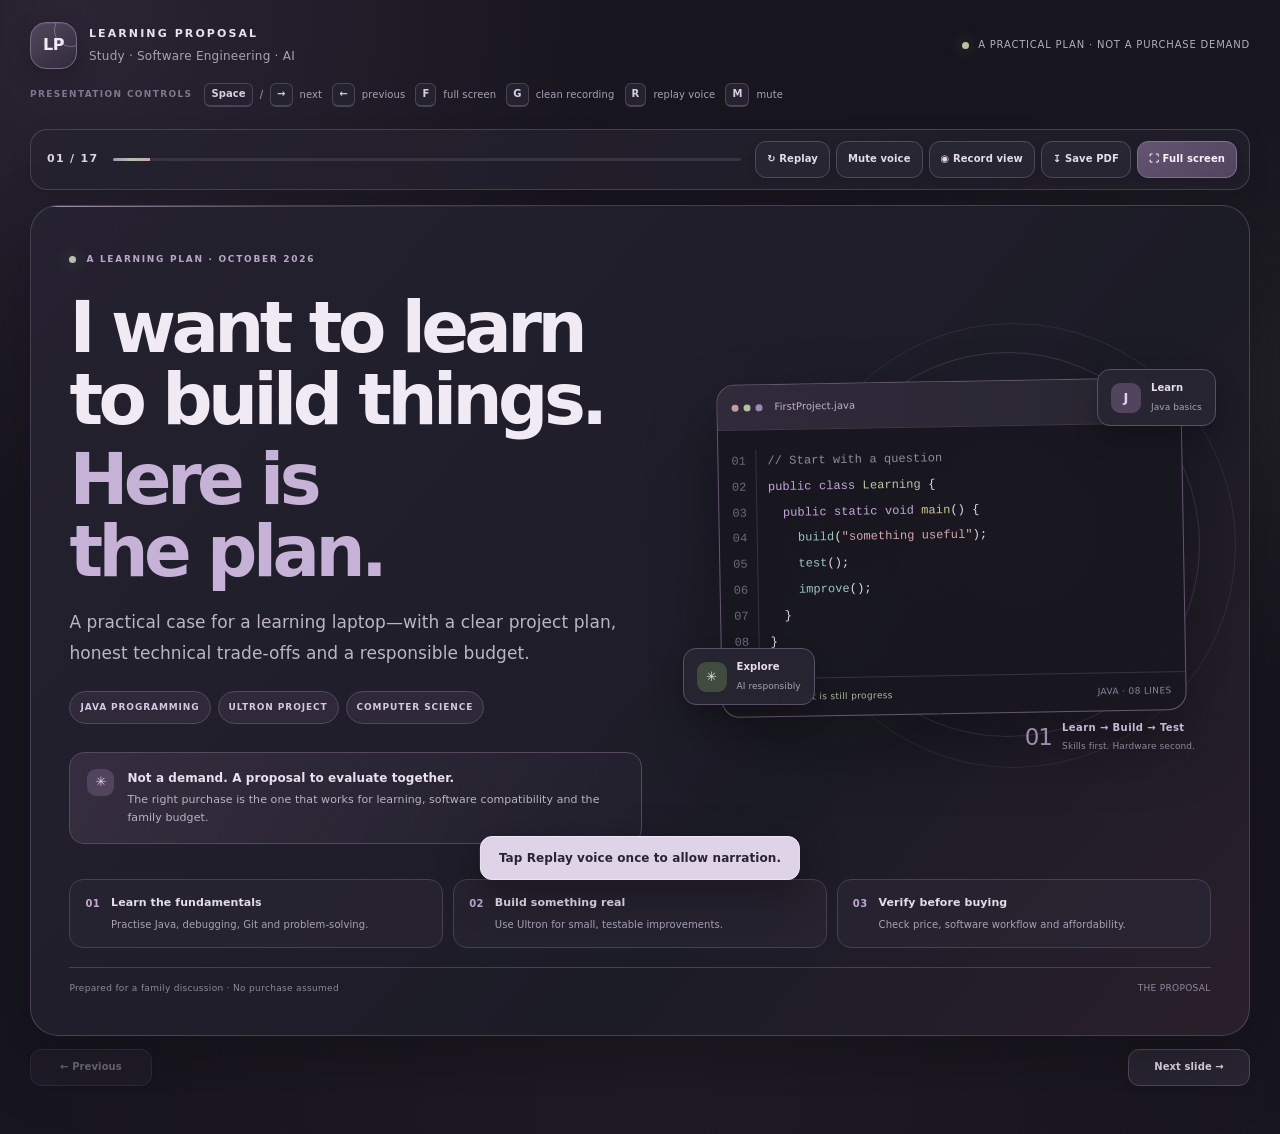
==== commit b6756eb0: "Clarify model-by-model live price snapshot in comparison slide" ====
--- a/laptop-proposal/index.html
+++ b/laptop-proposal/index.html
@@ -417,7 +417,7 @@
 <body>
 <header class="topbar">
   <div class="brand"><div class="brand-mark">LP</div><div class="brand-copy"><b>Learning Proposal</b><span>Study · Software Engineering · AI</span></div></div>
-  <div class="toolbar"><span class="topbar-note"><span class="topbar-dot"></span> A practical plan · not a purchase demand</span>
+  <div class="toolbar"><span class="topbar-note"><span class="topbar-dot"></span> A practical plan · not a purchase demand</span></div>
 </header>
 <div class="voice-state"><span class="shortcut-label">PRESENTATION CONTROLS</span> <kbd>Space</kbd> / <kbd>→</kbd> next&nbsp; <kbd>←</kbd> previous&nbsp; <kbd>F</kbd> full screen&nbsp; <kbd>G</kbd> clean recording&nbsp; <kbd>R</kbd> replay voice&nbsp; <kbd>M</kbd> mute</div>
 <main class="shell">
@@ -453,11 +453,11 @@
 const GITHUB_PAGES='https://docs.github.com/en/pages';
 const slides=[
 {nav:'Cover',kicker:'Education • Software engineering • AI',title:'I want to learn to build things. Here is the plan.',subtitle:'A practical case for a learning laptop—with a clear project plan, honest technical trade-offs and a responsible budget.',sections:[{h:'Purpose',p:'I want to learn Java programming, application development, computer science and AI, and practise turning ideas into working software.'},{h:'The proposal',p:'Build Java skills and apply them to the Ultron educational-app project with small, testable and documented improvements.'},{h:'A responsible approach',p:'The right purchase is the one that works for learning, software compatibility and the family budget. No purchase is assumed.'}],links:[['HP official product family',HP_OFFICIAL],['HP product photographs',HP_GOOGLE],['ASUS product photographs',ASUS_GOOGLE]]},
-{nav:'Decision at a glance',kicker:'01 / Decision brief',title:'Three gates before anyone spends a rupee',subtitle:'The goal is a suitable learning setup—not buying a laptop at any cost.',metrics:[['₹56,990','HP shown offer','Flipkart listing observed 11 Oct 2026'],['₹61,990','ASUS official-store price','Observed 11 Oct 2026; offers change'],['TEST FIRST','Windows ARM compatibility','Android Studio does not officially support Windows ARM']],sections:[{h:'Gate 1 — affordability',p:'The HP listing showed ₹59,990 with a lower offer price shown at ₹56,990; the ASUS official store showed ₹61,990. Confirm pincode, seller, card eligibility and the final checkout total.'},{h:'Gate 2 — software must work',p:'Google currently states that Windows computers with ARM-based CPUs are not supported for Android Studio. A real-phone workflow can avoid an emulator but does not remove the IDE support risk. Test the exact tools before committing.'},{h:'Gate 3 — deliver something real',p:'A sensible trial outcome is a working Java project, documented build steps and one small Ultron improvement. If the intended workflow fails or the price strains the family budget, pause and compare supported alternatives.'}],links:[['HP listing on Flipkart',HP_FLIPKART],['ASUS official India store',ASUS_OFFICIAL],['Google Android Studio requirements',ANDROID_STUDIO]]},
+{nav:'Decision at a glance',kicker:'01 / Decision brief',title:'Three gates before anyone spends a rupee',subtitle:'The goal is a suitable learning setup—not buying a laptop at any cost.',metrics:[['₹89,999','HP displayed price','Flipkart · seller Getbestdeal · location unset'],['₹68,990','ASUS store price','Official store snapshot · 11 Oct 2026'],['₹21,009','ASUS lower on these pages','Observed price gap; recheck checkout']],sections:[{h:'Gate 1 — affordability',p:'The HP Flipkart page displays ₹89,999 for seller Getbestdeal while no delivery location is set; the ASUS official store shows a ₹68,990 special price. On these page snapshots, ASUS is about ₹21,009 lower. Recheck both pages with the delivery pincode and offers before drawing a conclusion.'},{h:'Gate 2 — software must work',p:'Google currently states that Windows computers with ARM-based CPUs are not supported for Android Studio. A real-phone workflow can avoid an emulator but does not remove the IDE support risk. Test the exact tools before committing.'},{h:'Gate 3 — deliver something real',p:'A sensible trial outcome is a working Java project, documented build steps and one small Ultron improvement. If the intended workflow fails or the price strains the family budget, pause and compare supported alternatives.'}],links:[['HP listing on Flipkart',HP_FLIPKART],['ASUS official India store',ASUS_OFFICIAL],['Google Android Studio requirements',ANDROID_STUDIO]]},
 {nav:'Why start now',kicker:'01 / Learning objectives',title:'Why begin before B.Tech?',subtitle:'Build foundations before university-level coursework becomes more advanced.',sections:[{h:'Programming foundations',p:'Learn Java syntax, variables, methods, classes, objects, object-oriented programming and basic problem-solving. Practise writing small programs and explaining how they work.'},{h:'Software engineering',p:'Practise project structure, version control, debugging, testing, documentation and readable code. These habits are useful across many programming languages.'},{h:'Computer science',p:'Gradually explore data structures, algorithms, databases, APIs and application architecture. Early practice will not guarantee grades or a career, but it can give me more time to experiment and learn from mistakes.'},{h:'School remains important',p:'A laptop should complement schoolwork, not replace it. A realistic schedule would allocate time to homework, rest and carefully chosen coding projects.'}]},
 {nav:'HP OmniBook 3',kicker:'02 / Proposed hardware',title:'HP OmniBook 3',subtitle:'The 14-inch Snapdragon X configuration under consideration.',products:[{name:'HP OmniBook 3',model:'Target model: 14-hz0026QU; verify full regional product code',image:HP_IMAGE,alt:'Illustrative HP OmniBook 3 product photograph from a related model',note:'The photo is from a related OmniBook 3 configuration, not verified as the exact Indian SKU.',specs:[['Processor','Snapdragon X X1-26-100*'],['Memory','16 GB LPDDR5X*'],['Storage','512 GB SSD*'],['AI','Up to 45-TOPS NPU*'],['Display','14-inch WUXGA*'],['Weight','About 1.42 kg*']],links:[['Google Images',HP_GOOGLE],['Amazon India search',HP_AMAZON],['HP India product family',HP_OFFICIAL],['Find exact SKU',HP_SKU]]}],sections:[{h:'What the hardware offers',p:'The proposed configuration pairs a Snapdragon X processor with 16 GB of memory, a 512 GB SSD, integrated Adreno graphics and a dedicated Hexagon NPU. This is a plausible everyday study and development configuration, subject to application compatibility.'},{h:'Verify the asterisked specifications',p:'Retail listings and regional variants can differ. Before ordering, compare the exact Indian model number, processor, memory, screen, battery, charger and warranty against the actual listing and invoice.'}]},
 {nav:'ASUS Vivobook 16',kicker:'03 / Comparison option',title:'ASUS Vivobook 16',subtitle:'A larger-screen alternative with its own advantages.',products:[{name:'ASUS Vivobook 16',model:'X1607QA-MB049WS',image:ASUS_IMAGE,alt:'ASUS Vivobook 16 product image',note:'Use the official ASUS listing to confirm that the image and specification match the offered model.',specs:[['Processor','Snapdragon X X1-26-100'],['Memory','16 GB LPDDR5X'],['Storage','512 GB SSD'],['AI','Up to 45-TOPS NPU'],['Display','16-inch WUXGA'],['Battery','50 Wh listed']],links:[['ASUS official India page',ASUS_OFFICIAL],['Google Images',ASUS_GOOGLE],['Amazon India search',ASUS_AMAZON]]}],sections:[{h:'Its strongest advantages',p:'The 16-inch display provides a larger coding workspace, and the listed model has two USB4 ports rated up to 40 Gbps. This is useful for compatible high-speed storage and docks.'},{h:'Trade-off',p:'At the family-observed price around ₹60,000, it costs about ₹10,000 more than a genuine ₹50,000 HP offer. That difference should be justified by the larger display and connectivity—not by assuming the processor is faster.'}]},
-{nav:'Detailed comparison',kicker:'04 / Head-to-head',title:'Which laptop wins each category?',subtitle:'A category-by-category decision based on listed specifications—not inflated original prices.',table:{heads:['Category','HP OmniBook 3','ASUS Vivobook 16','Advantage'],rows:[['CPU / processor class','Snapdragon X X1-26-100*','Snapdragon X X1-26-100','Tie on listed chip'],['Advertised NPU','Up to 45 TOPS','Up to 45 TOPS','Tie'],['RAM / SSD','16 GB / 512 GB*','16 GB / 512 GB','Tie on capacity'],['Display size','14-inch WUXGA*','16-inch WUXGA','ASUS'],['Portability','About 1.42 kg*','About 1.88 kg','HP'],['Battery capacity','60 Wh listed for target configuration*','50 Wh listed','HP on capacity; runtime varies'],['USB-C speed','USB-C up to 10 Gbps listed for target listing*','2 × USB4 up to 40 Gbps','ASUS'],['Family-observed offer','₹50,000–₹55,000 target','Around ₹60,000 observed','HP if offer is genuine'],['Android Studio Windows ARM support','Not officially supported','Not officially supported','Neither has official support'] ]},sections:[{h:'Interpret the result correctly',p:'No direct benchmark of these exact Indian configurations has established that one processor is faster. The HP makes sense as a value and portability choice; the ASUS makes sense for a larger display and USB4 connectivity.'},{h:'Asterisks and live prices',p:'HP specifications above must be confirmed against the exact regional SKU. Prices are estimates from the discussion, not confirmed live checkout offers. A higher crossed-out MRP does not prove better performance.'}]},
+{nav:'Detailed comparison',kicker:'04 / Head-to-head',title:'Which laptop wins each category?',subtitle:'A category-by-category decision based on listed specifications—not inflated original prices.',table:{heads:['Category','HP OmniBook 3','ASUS Vivobook 16','Advantage'],rows:[['CPU / processor class','Snapdragon X X1-26-100*','Snapdragon X X1-26-100','Tie on listed chip'],['Advertised NPU','Up to 45 TOPS','Up to 45 TOPS','Tie'],['RAM / SSD','16 GB / 512 GB*','16 GB / 512 GB','Tie on capacity'],['Display size','14-inch WUXGA*','16-inch WUXGA','ASUS'],['Portability','About 1.42 kg*','About 1.88 kg','HP'],['Battery capacity','60 Wh listed for target configuration*','50 Wh listed','HP on capacity; runtime varies'],['USB-C speed','USB-C up to 10 Gbps listed for target listing*','2 × USB4 up to 40 Gbps','ASUS'],['Price snapshot · 11 Oct 2026','₹89,999 (Flipkart / Getbestdeal)','₹68,990 (official ASUS Store)','ASUS lower by about ₹21,009'],['Android Studio Windows ARM support','Not officially supported','Not officially supported','Neither has official support'] ]},sections:[{h:'Interpret the result correctly',p:'No direct benchmark of these exact Indian configurations has established that one processor is faster. The HP makes sense as a value and portability choice; the ASUS makes sense for a larger display and USB4 connectivity.'},{h:'Asterisks and live prices',p:'HP specifications must be confirmed against the exact regional SKU. On 11 Oct 2026, the selected Flipkart page displayed ₹89,999 for seller Getbestdeal while the delivery location was unset; the ASUS official store displayed ₹68,990. These are snapshots, not guaranteed checkout totals. A higher crossed-out MRP does not prove better performance.'}]},
 {nav:'CPU, GPU and NPU',kicker:'05 / Hardware explained',title:'Three processors, three different strengths',subtitle:'The NPU complements the CPU and GPU rather than replacing them.',sections:[{h:'CPU — general-purpose computing',p:'Runs the operating system, application logic, build tools and much of the ordinary workload involved in programming and compiling Java.'},{h:'GPU — graphics and parallel computing',p:'Renders graphics and can accelerate supported parallel workloads, including many machine-learning tasks. A GPU can do AI calculations too.'},{h:'NPU — neural processing unit',p:'Specialised hardware designed to accelerate supported neural-network operations efficiently. Depending on software support, it may be helpful for local inference, image processing, speech features and AI effects.'},{h:'Why not use only one processor?',p:'A CPU is flexible, a GPU is strong at certain parallel tasks, and an NPU is tuned for particular AI operations. The best processor depends on the work and the software that can use it.'}],links:[['Qualcomm Snapdragon X information',QUALCOMM]]},
 {nav:'What 45 TOPS means',kicker:'06 / AI processing',title:'45 TOPS, explained properly',subtitle:'An advertised AI capability figure—not a universal performance score.',metrics:[['45 TOPS','Advertised NPU capability','Trillions of operations per second'],['Local inference','Possible on-device AI','Requires compatible model and runtime'],['Power efficiency','A design goal','Actual use depends on workload']],sections:[{h:'What it could help with',p:'Supported applications may use an NPU for speech features, image processing, background effects, and local AI model inference. This may reduce reliance on cloud processing for some tasks.'},{h:'What the number does not prove',p:'It does not mean every AI app uses the NPU, every model runs locally, or the whole laptop is 45 times faster. TOPS ratings are not directly comparable without considering precision, software, supported operations, memory and workload.'},{h:'For Java development',p:'The NPU is interesting for AI experiments, but CPU performance, sufficient RAM, SSD storage and compatibility with the chosen development tools are more immediately important for everyday coding.'}]},
 {nav:'RAM and storage',kicker:'07 / Memory and data',title:'Why 16 GB RAM and SSD storage matter',subtitle:'Memory and storage solve different problems in a development workstation.',sections:[{h:'RAM is working memory',p:'The editor, browser, documentation, compiler and project tools all consume RAM. Sixteen gigabytes provides more room for multitasking than many 4 GB or 8 GB machines. Memory is not unlimited: large datasets or local AI models can still exceed capacity.'},{h:'SSD is persistent storage',p:'An SSD holds Windows, apps, source code, project dependencies, development tools and documents. It generally provides much quicker access than a traditional mechanical hard disk.'},{h:'512 GB needs planning',p:'The usable capacity is lower than 512 GB after formatting and the operating system. Android SDKs, project dependencies, downloaded datasets and backups can consume space, so storage needs to be managed.'},{h:'Upgrade limitations',p:'Check whether memory is soldered and whether an SSD slot is available for future expansion. Do not assume RAM can be upgraded after purchase.'}]},
@@ -465,10 +465,10 @@
 {nav:'Ultron project',kicker:'09 / Practical application',title:'Apply the learning to Ultron',subtitle:'Turn a real educational app idea into a structured engineering project.',sections:[{h:'Application structure',p:'Separate interface code, business logic, data models, networking and configuration. Keep functions understandable and avoid putting every feature into a single large file.'},{h:'Data management',p:'Define data models, validate input, handle missing or malformed values, and decide carefully what information is stored locally or remotely.'},{h:'APIs and failure handling',p:'Learn how requests and responses work, how timeouts and unavailable services are handled, and how to show a useful message instead of crashing.'},{h:'Security',p:'Do not embed private API keys in a distributed client app. Use a suitable backend when secret credentials need protection. Protect student data and avoid exposing it in logs.'},{h:'Measurable project outcome',p:'A completed, tested feature and a short report about its design, limitations and bugs would demonstrate more learning than merely installing multiple development tools.'}]},
 {nav:'Development compatibility',kicker:'10 / Technical risk',title:'Verify the Windows ARM development workflow',subtitle:'Processor capability and software support are separate questions.',sections:[{h:'Android Studio support',p:'Google’s published Android Studio installation requirements state that Windows computers with ARM-based CPUs are not currently supported. This is a software support limitation, not proof that Snapdragon X is slow.'},{h:'What might work',p:'Some editors, Java tools or build components may run, but the complete IDE, Android SDK, Gradle plugins, native dependencies and device deployment workflow are not guaranteed to work as a supported setup.'},{h:'Physical phone testing',p:'A real Android phone can remove the need for a virtual emulator. However, using a phone does not eliminate the other potential Windows ARM compatibility issues.'},{h:'Purchase test',p:'Before payment, verify the actual workflow: open a real Java project, build it, generate an APK if relevant and deploy to a physical phone. If the intended workflow cannot be verified, compare a supported Intel Core or AMD Ryzen laptop.'}],links:[['Google Android Studio system requirements',ANDROID_STUDIO]]},
 {nav:'30-day plan',kicker:'11 / Measurable outcomes',title:'A practical first 30-day learning plan',subtitle:'Define deliverables so the laptop supports real progress.',sections:[{h:'Week 1 — Java fundamentals',p:'Practise variables, methods, conditions, loops, classes and objects. Deliverable: small working programs with explanations of how they work.'},{h:'Week 2 — Engineering tools',p:'Learn project folders, Git commits, readable naming and basic tests. Deliverable: a repository with meaningful commits and a clear README.'},{h:'Week 3 — Development environment',p:'Verify the chosen JDK, build tools, SDK and physical-device testing workflow. Deliverable: repeatable, documented build instructions.'},{h:'Week 4 — Ultron improvement',p:'Choose one achievable feature, implement it, test edge cases and document the results. Deliverable: one working feature and a short learning report.'},{h:'Balance',p:'The plan should fit around schoolwork, rest and other responsibilities. The laptop is a tool; progress depends on consistent practice.'}]},
-{nav:'Budget and EMI',kicker:'13 / Financial plan',title:'Use the checkout total, not the crossed-out MRP',subtitle:'Observed online prices are snapshots—not promises or reasons to rush.',metrics:[['₹56,990','HP shown offer','Flipkart listing observed 11 Oct 2026'],['₹59,990','HP shown listed price','Before the lower offer shown on the page'],['₹61,990','ASUS official-store price','Observed 11 Oct 2026']],table:{heads:['Illustrative price','One of 3 equal parts','What it means'],rows:[['₹56,990','₹18,997','HP offer shown; pincode / eligibility may change it'],['₹59,990','₹19,997','HP listed price shown on the same listing'],['₹61,990','₹20,663','ASUS official-store price observed on 11 Oct 2026']]},sections:[{h:'These are arithmetic examples—not EMI offers',p:'Dividing by three illustrates the scale of the commitment only. Actual EMI, eligibility, interest, processing fees and GST on applicable fees depend on the exact bank/card offer and checkout summary.'},{h:'The responsible choice',p:'A laptop should not create pressure or financial hardship for the family. A parent should decide whether and when a purchase is affordable after considering all commitments. Waiting or choosing a lower-cost supported device is a valid outcome.'},{h:'What the pricing says',p:'At the observed prices, the HP offer is about ₹5,000 below the ASUS official-store price—not ₹10,000. Neither an inflated MRP nor a discount percentage proves value; compare the exact SKU, warranty, software compatibility and final amount.'}],links:[['HP listing and offers on Flipkart',HP_FLIPKART],['ASUS official store listing',ASUS_OFFICIAL]]},
+{nav:'Budget and EMI',kicker:'13 / Financial plan',title:'Use the checkout total, not the crossed-out MRP',subtitle:'Observed online prices are snapshots—not promises or reasons to rush.',metrics:[['₹89,999','HP displayed price','Flipkart / Getbestdeal; location unset'],['₹68,990','ASUS special price','ASUS official India store'],['₹21,009','Observed difference','ASUS lower on these page snapshots']],table:{heads:['Illustrative price','One of 3 equal parts','What it means'],rows:[['₹89,999','₹30,000','HP listing; seller Getbestdeal; location unset'],['₹68,990','₹22,997','ASUS official-store special price shown'],['₹21,009 gap','₹7,003 / third','Simple arithmetic, not an EMI quote']]},sections:[{h:'These are arithmetic examples—not EMI offers',p:'Dividing by three illustrates the scale of the commitment only. Actual EMI, eligibility, interest, processing fees and GST on applicable fees depend on the exact bank/card offer and checkout summary.'},{h:'The responsible choice',p:'A laptop should not create pressure or financial hardship for the family. A parent should decide whether and when a purchase is affordable after considering all commitments. Waiting or choosing a lower-cost supported device is a valid outcome.'},{h:'What the pricing says',p:'On the pages checked, ASUS is about ₹21,009 cheaper than the selected HP listing, despite the HP being lighter and listing a 60 Wh battery. The price comparison can change with seller, delivery pincode, coupon and bank eligibility. Neither an inflated MRP nor a discount percentage proves value; compare the exact SKU, warranty, software compatibility and final amount.'}],links:[['HP listing and offers on Flipkart',HP_FLIPKART],['ASUS official store listing',ASUS_OFFICIAL]]},
 {nav:'Pre-purchase checklist',kicker:'13 / Due diligence',title:'Checklist before ordering',subtitle:'Verify the model, software, seller, warranty and price.',sections:[{h:'Hardware',p:'□ Exact model and processor number confirmed\n□ 16 GB RAM and 512 GB SSD confirmed\n□ Display, ports and battery confirmed\n□ Upgradeability checked\n□ Charger and included items confirmed'},{h:'Software',p:'□ Required development tools tested or compatibility risk understood\n□ Office licence terms confirmed\n□ Drivers and required applications checked\n□ Physical-phone workflow understood'},{h:'Seller and warranty',p:'□ Seller reputation and invoice checked\n□ Manufacturer warranty valid in India\n□ Return and replacement terms read\n□ Exact SKU matches the listing and invoice'},{h:'Finances',p:'□ Final checkout price saved\n□ SBI offer eligibility confirmed\n□ Fees and total repayment understood\n□ Parent confirms the payment is affordable'},{h:'Decision principle',p:'Buy only if the real price, warranty, hardware and essential software workflow are acceptable. If any important condition fails, pause and compare alternatives.'}],links:[['HP product search on Amazon India',HP_AMAZON],['ASUS official product listing',ASUS_OFFICIAL]]},
 {nav:'Final proposal',kicker:'14 / Closing request',title:'An opportunity to practise, build and learn',subtitle:'A respectful request for a practical family discussion.',sections:[{h:'What I am asking for',p:'I would like us to consider a suitable laptop that can support my programming practice, software engineering learning, Ultron project and preparation for future computer-science study.'},{h:'What I understand',p:'Owning a computer does not guarantee success. I will still need to study, practise consistently, troubleshoot and take responsibility for my projects.'},{h:'What should be checked',p:'The exact model, true offer price, software compatibility, warranty, seller and financing terms should be confirmed before any purchase.'},{h:'The request',p:'Dad, could we evaluate the exact laptop together and decide whether it is technically suitable and financially reasonable for our family?'},{h:'Closing statement',p:'Not just a computer. An opportunity to practise, build useful projects and prepare for future learning.'}]},
-{nav:'Sources and image links',kicker:'15 / Sources and verification',title:'Primary sources, photos and important caveats',subtitle:'Open these references to inspect specifications and the real offer.',sections:[{h:'HP image note',p:'The displayed HP photo is from a related OmniBook 3 Snapdragon X configuration, not confirmed as the exact Indian 14-hz0026QU SKU. Treat it as illustrative; verify the exact product before buying.'},{h:'ASUS source note',p:'The ASUS comparison refers to Vivobook 16 X1607QA-MB049WS and the official ASUS India listing. Price and stock can change.'},{h:'Pricing note',p:'The HP ₹50,000–₹55,000 figure is a target, not a verified current checkout price. Confirm seller, exact SKU, warranty, finance fees and total payment.'},{h:'Software note',p:'Google’s Android Studio documentation currently says Windows ARM computers are not supported. This is a compatibility risk, not proof that the processor is slow.'}],links:[['HP India OmniBook family',HP_OFFICIAL],['HP Amazon India search',HP_AMAZON],['HP exact SKU search',HP_SKU],['HP photo search',HP_GOOGLE],['ASUS official India listing',ASUS_OFFICIAL],['ASUS Amazon India search',ASUS_AMAZON],['ASUS image search',ASUS_GOOGLE],['Qualcomm Snapdragon X',QUALCOMM],['Android Studio requirements',ANDROID_STUDIO],['GitHub Pages documentation',GITHUB_PAGES]],video:true}
+{nav:'Sources and image links',kicker:'15 / Sources and verification',title:'Primary sources, photos and important caveats',subtitle:'Open these references to inspect specifications and the real offer.',sections:[{h:'HP image note',p:'The displayed HP photo is from a related OmniBook 3 Snapdragon X configuration, not confirmed as the exact Indian 14-hz0026QU SKU. Treat it as illustrative; verify the exact product before buying.'},{h:'ASUS source note',p:'The ASUS comparison refers to Vivobook 16 X1607QA-MB049WS and the official ASUS India listing. Price and stock can change.'},{h:'Pricing note',p:'At the latest page check, the selected HP listing displayed ₹89,999 from seller Getbestdeal with the delivery location unset; the ASUS official store displayed ₹68,990. An earlier search snippet showed a different HP offer, so the price has varied by listing or seller. Recheck the product page, seller, pincode, exact SKU, warranty, financing fees and total payment.'},{h:'Software note',p:'Google’s Android Studio documentation currently says Windows ARM computers are not supported. This is a compatibility risk, not proof that the processor is slow.'}],links:[['HP India OmniBook family',HP_OFFICIAL],['HP Amazon India search',HP_AMAZON],['HP Flipkart listing',HP_FLIPKART],['HP exact SKU search',HP_SKU],['HP photo search',HP_GOOGLE],['ASUS official India listing',ASUS_OFFICIAL],['ASUS Amazon India search',ASUS_AMAZON],['ASUS image search',ASUS_GOOGLE],['Qualcomm Snapdragon X',QUALCOMM],['Android Studio requirements',ANDROID_STUDIO],['GitHub Pages documentation',GITHUB_PAGES]],video:true}
 ];
 const sideNav=document.getElementById('sideNav');
 const navTotal=document.getElementById('navTotal');
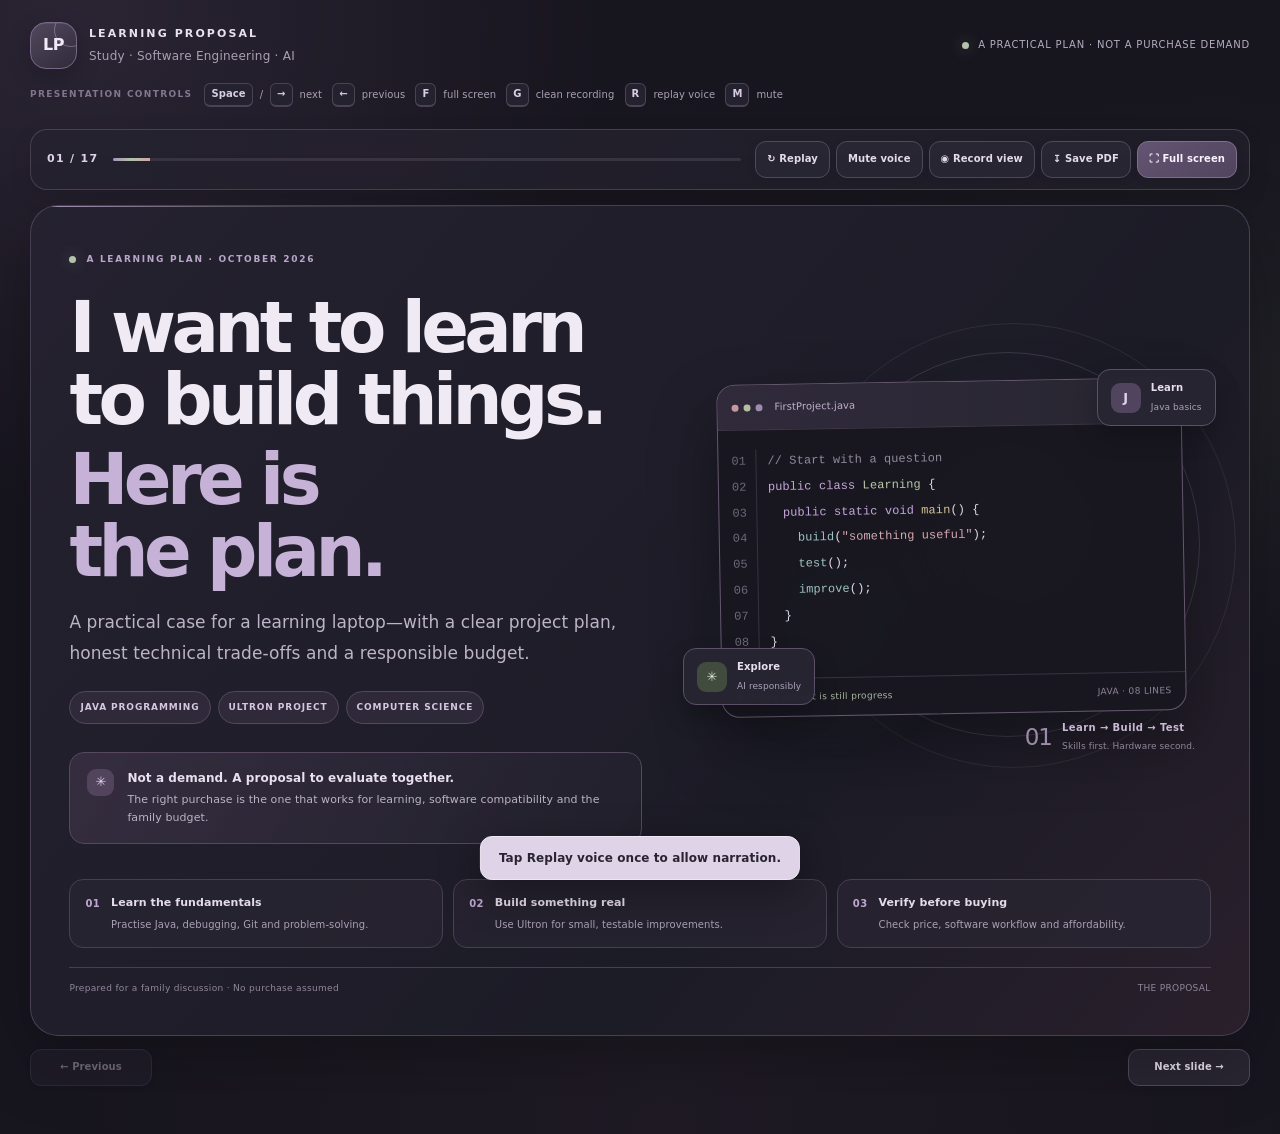
==== commit c7ce2253: "Remove stale comparison prices and refine fullscreen sizing" ====
--- a/laptop-proposal/index.html
+++ b/laptop-proposal/index.html
@@ -412,6 +412,11 @@
   @page{size:landscape;margin:11mm}
 }
 
+
+/* Keep the full-screen toolbar and slide within the viewport when controls are visible. */
+#presentationColumn:fullscreen .slide,#presentationColumn:fullscreen .slide.cover-slide{height:calc(100vh - 180px);max-height:calc(100vh - 180px)}
+#presentationColumn.clean-recording:fullscreen .slide,#presentationColumn.clean-recording:fullscreen .slide.cover-slide{height:100vh;max-height:100vh}
+@media(max-width:760px){#presentationColumn:fullscreen .slide,#presentationColumn:fullscreen .slide.cover-slide{height:calc(100vh - 195px);max-height:calc(100vh - 195px)}#presentationColumn.clean-recording:fullscreen .slide,#presentationColumn.clean-recording:fullscreen .slide.cover-slide{height:100vh;max-height:100vh}}
 </style>
 </head>
 <body>
@@ -456,7 +461,7 @@
 {nav:'Decision at a glance',kicker:'01 / Decision brief',title:'Three gates before anyone spends a rupee',subtitle:'The goal is a suitable learning setup—not buying a laptop at any cost.',metrics:[['₹89,999','HP displayed price','Flipkart · seller Getbestdeal · location unset'],['₹68,990','ASUS store price','Official store snapshot · 11 Oct 2026'],['₹21,009','ASUS lower on these pages','Observed price gap; recheck checkout']],sections:[{h:'Gate 1 — affordability',p:'The HP Flipkart page displays ₹89,999 for seller Getbestdeal while no delivery location is set; the ASUS official store shows a ₹68,990 special price. On these page snapshots, ASUS is about ₹21,009 lower. Recheck both pages with the delivery pincode and offers before drawing a conclusion.'},{h:'Gate 2 — software must work',p:'Google currently states that Windows computers with ARM-based CPUs are not supported for Android Studio. A real-phone workflow can avoid an emulator but does not remove the IDE support risk. Test the exact tools before committing.'},{h:'Gate 3 — deliver something real',p:'A sensible trial outcome is a working Java project, documented build steps and one small Ultron improvement. If the intended workflow fails or the price strains the family budget, pause and compare supported alternatives.'}],links:[['HP listing on Flipkart',HP_FLIPKART],['ASUS official India store',ASUS_OFFICIAL],['Google Android Studio requirements',ANDROID_STUDIO]]},
 {nav:'Why start now',kicker:'01 / Learning objectives',title:'Why begin before B.Tech?',subtitle:'Build foundations before university-level coursework becomes more advanced.',sections:[{h:'Programming foundations',p:'Learn Java syntax, variables, methods, classes, objects, object-oriented programming and basic problem-solving. Practise writing small programs and explaining how they work.'},{h:'Software engineering',p:'Practise project structure, version control, debugging, testing, documentation and readable code. These habits are useful across many programming languages.'},{h:'Computer science',p:'Gradually explore data structures, algorithms, databases, APIs and application architecture. Early practice will not guarantee grades or a career, but it can give me more time to experiment and learn from mistakes.'},{h:'School remains important',p:'A laptop should complement schoolwork, not replace it. A realistic schedule would allocate time to homework, rest and carefully chosen coding projects.'}]},
 {nav:'HP OmniBook 3',kicker:'02 / Proposed hardware',title:'HP OmniBook 3',subtitle:'The 14-inch Snapdragon X configuration under consideration.',products:[{name:'HP OmniBook 3',model:'Target model: 14-hz0026QU; verify full regional product code',image:HP_IMAGE,alt:'Illustrative HP OmniBook 3 product photograph from a related model',note:'The photo is from a related OmniBook 3 configuration, not verified as the exact Indian SKU.',specs:[['Processor','Snapdragon X X1-26-100*'],['Memory','16 GB LPDDR5X*'],['Storage','512 GB SSD*'],['AI','Up to 45-TOPS NPU*'],['Display','14-inch WUXGA*'],['Weight','About 1.42 kg*']],links:[['Google Images',HP_GOOGLE],['Amazon India search',HP_AMAZON],['HP India product family',HP_OFFICIAL],['Find exact SKU',HP_SKU]]}],sections:[{h:'What the hardware offers',p:'The proposed configuration pairs a Snapdragon X processor with 16 GB of memory, a 512 GB SSD, integrated Adreno graphics and a dedicated Hexagon NPU. This is a plausible everyday study and development configuration, subject to application compatibility.'},{h:'Verify the asterisked specifications',p:'Retail listings and regional variants can differ. Before ordering, compare the exact Indian model number, processor, memory, screen, battery, charger and warranty against the actual listing and invoice.'}]},
-{nav:'ASUS Vivobook 16',kicker:'03 / Comparison option',title:'ASUS Vivobook 16',subtitle:'A larger-screen alternative with its own advantages.',products:[{name:'ASUS Vivobook 16',model:'X1607QA-MB049WS',image:ASUS_IMAGE,alt:'ASUS Vivobook 16 product image',note:'Use the official ASUS listing to confirm that the image and specification match the offered model.',specs:[['Processor','Snapdragon X X1-26-100'],['Memory','16 GB LPDDR5X'],['Storage','512 GB SSD'],['AI','Up to 45-TOPS NPU'],['Display','16-inch WUXGA'],['Battery','50 Wh listed']],links:[['ASUS official India page',ASUS_OFFICIAL],['Google Images',ASUS_GOOGLE],['Amazon India search',ASUS_AMAZON]]}],sections:[{h:'Its strongest advantages',p:'The 16-inch display provides a larger coding workspace, and the listed model has two USB4 ports rated up to 40 Gbps. This is useful for compatible high-speed storage and docks.'},{h:'Trade-off',p:'At the family-observed price around ₹60,000, it costs about ₹10,000 more than a genuine ₹50,000 HP offer. That difference should be justified by the larger display and connectivity—not by assuming the processor is faster.'}]},
+{nav:'ASUS Vivobook 16',kicker:'03 / Comparison option',title:'ASUS Vivobook 16',subtitle:'A larger-screen alternative with its own advantages.',products:[{name:'ASUS Vivobook 16',model:'X1607QA-MB049WS',image:ASUS_IMAGE,alt:'ASUS Vivobook 16 product image',note:'Use the official ASUS listing to confirm that the image and specification match the offered model.',specs:[['Processor','Snapdragon X X1-26-100'],['Memory','16 GB LPDDR5X'],['Storage','512 GB SSD'],['AI','Up to 45-TOPS NPU'],['Display','16-inch WUXGA'],['Battery','50 Wh listed']],links:[['ASUS official India page',ASUS_OFFICIAL],['Google Images',ASUS_GOOGLE],['Amazon India search',ASUS_AMAZON]]}],sections:[{h:'Its strongest advantages',p:'The 16-inch display provides a larger coding workspace, and the listed model has two USB4 ports rated up to 40 Gbps. This is useful for compatible high-speed storage and docks.'},{h:'Trade-off',p:'At the checked official-store price of ₹68,990 on 11 October 2026, ASUS was cheaper than the selected HP Flipkart listing showing ₹89,999. Verify the final price and delivery pincode on both pages before relying on that gap. The larger display and USB4 ports are practical strengths, but do not assume the processor is faster.'}]},
 {nav:'Detailed comparison',kicker:'04 / Head-to-head',title:'Which laptop wins each category?',subtitle:'A category-by-category decision based on listed specifications—not inflated original prices.',table:{heads:['Category','HP OmniBook 3','ASUS Vivobook 16','Advantage'],rows:[['CPU / processor class','Snapdragon X X1-26-100*','Snapdragon X X1-26-100','Tie on listed chip'],['Advertised NPU','Up to 45 TOPS','Up to 45 TOPS','Tie'],['RAM / SSD','16 GB / 512 GB*','16 GB / 512 GB','Tie on capacity'],['Display size','14-inch WUXGA*','16-inch WUXGA','ASUS'],['Portability','About 1.42 kg*','About 1.88 kg','HP'],['Battery capacity','60 Wh listed for target configuration*','50 Wh listed','HP on capacity; runtime varies'],['USB-C speed','USB-C up to 10 Gbps listed for target listing*','2 × USB4 up to 40 Gbps','ASUS'],['Price snapshot · 11 Oct 2026','₹89,999 (Flipkart / Getbestdeal)','₹68,990 (official ASUS Store)','ASUS lower by about ₹21,009'],['Android Studio Windows ARM support','Not officially supported','Not officially supported','Neither has official support'] ]},sections:[{h:'Interpret the result correctly',p:'No direct benchmark of these exact Indian configurations has established that one processor is faster. The HP makes sense as a value and portability choice; the ASUS makes sense for a larger display and USB4 connectivity.'},{h:'Asterisks and live prices',p:'HP specifications must be confirmed against the exact regional SKU. On 11 Oct 2026, the selected Flipkart page displayed ₹89,999 for seller Getbestdeal while the delivery location was unset; the ASUS official store displayed ₹68,990. These are snapshots, not guaranteed checkout totals. A higher crossed-out MRP does not prove better performance.'}]},
 {nav:'CPU, GPU and NPU',kicker:'05 / Hardware explained',title:'Three processors, three different strengths',subtitle:'The NPU complements the CPU and GPU rather than replacing them.',sections:[{h:'CPU — general-purpose computing',p:'Runs the operating system, application logic, build tools and much of the ordinary workload involved in programming and compiling Java.'},{h:'GPU — graphics and parallel computing',p:'Renders graphics and can accelerate supported parallel workloads, including many machine-learning tasks. A GPU can do AI calculations too.'},{h:'NPU — neural processing unit',p:'Specialised hardware designed to accelerate supported neural-network operations efficiently. Depending on software support, it may be helpful for local inference, image processing, speech features and AI effects.'},{h:'Why not use only one processor?',p:'A CPU is flexible, a GPU is strong at certain parallel tasks, and an NPU is tuned for particular AI operations. The best processor depends on the work and the software that can use it.'}],links:[['Qualcomm Snapdragon X information',QUALCOMM]]},
 {nav:'What 45 TOPS means',kicker:'06 / AI processing',title:'45 TOPS, explained properly',subtitle:'An advertised AI capability figure—not a universal performance score.',metrics:[['45 TOPS','Advertised NPU capability','Trillions of operations per second'],['Local inference','Possible on-device AI','Requires compatible model and runtime'],['Power efficiency','A design goal','Actual use depends on workload']],sections:[{h:'What it could help with',p:'Supported applications may use an NPU for speech features, image processing, background effects, and local AI model inference. This may reduce reliance on cloud processing for some tasks.'},{h:'What the number does not prove',p:'It does not mean every AI app uses the NPU, every model runs locally, or the whole laptop is 45 times faster. TOPS ratings are not directly comparable without considering precision, software, supported operations, memory and workload.'},{h:'For Java development',p:'The NPU is interesting for AI experiments, but CPU performance, sufficient RAM, SSD storage and compatibility with the chosen development tools are more immediately important for everyday coding.'}]},
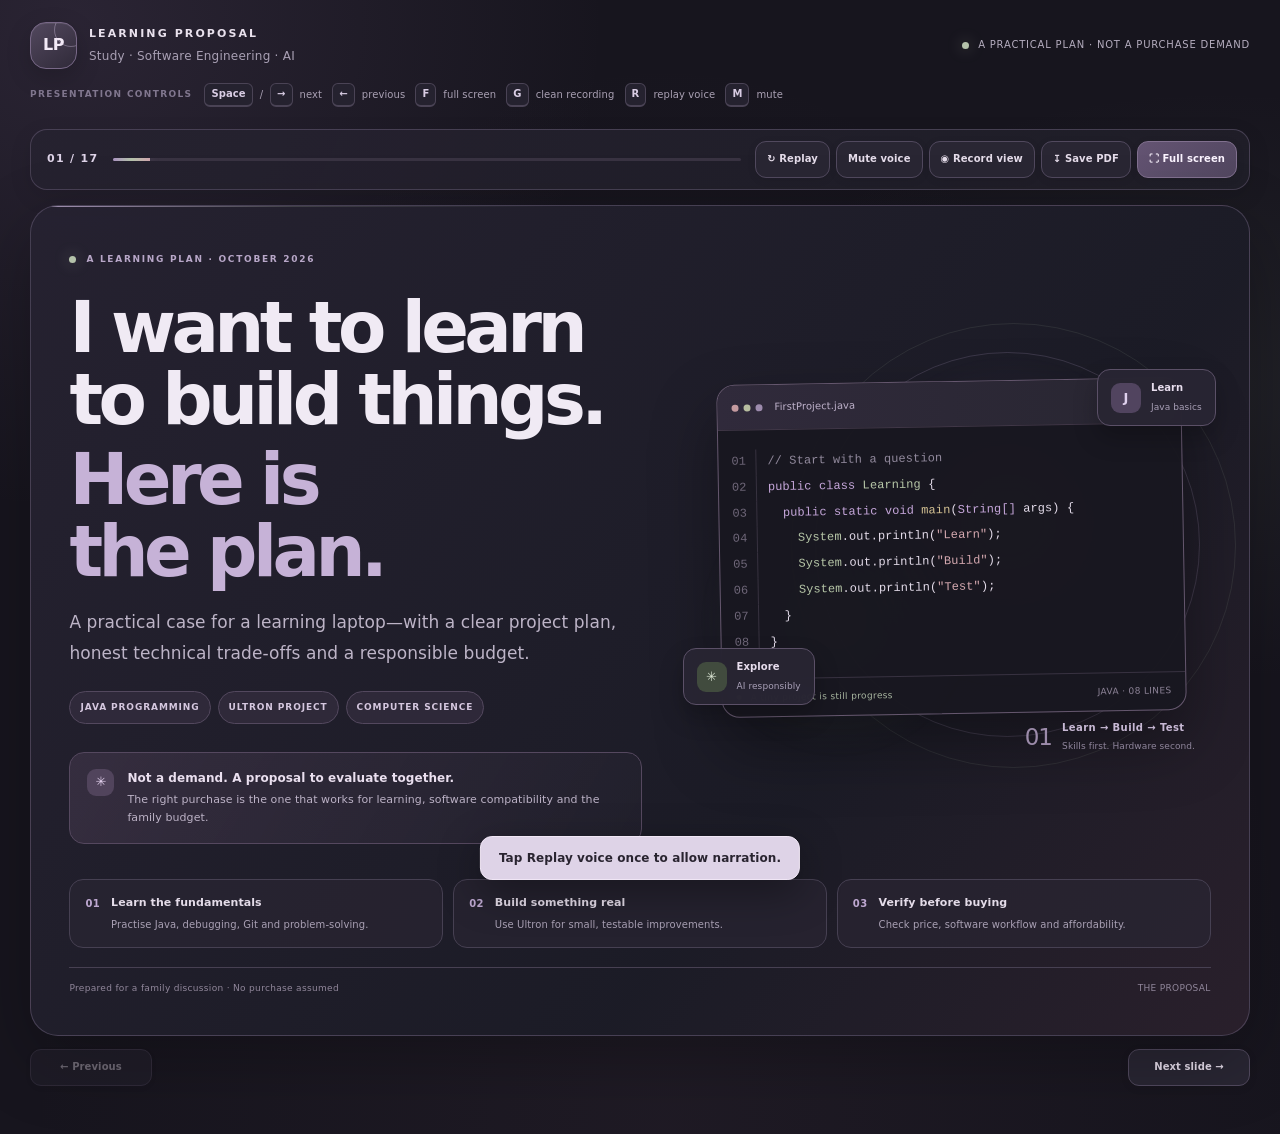
==== commit 579f755f: "Polish page metadata and make cover code a valid Java example" ====
--- a/laptop-proposal/index.html
+++ b/laptop-proposal/index.html
@@ -3,9 +3,9 @@
 <head>
 <meta charset="utf-8">
 <meta name="viewport" content="width=device-width, initial-scale=1">
-<meta name="theme-color" content="#0b1220">
-<meta name="description" content="A detailed educational laptop proposal about coding, software engineering, AI learning, and responsible family budgeting.">
-<title>A Practical Investment in Learning | Laptop Proposal</title>
+<meta name="theme-color" content="#17151e">
+<meta name="description" content="A calm, practical laptop-learning proposal with a 30-day coding plan, current listing checks, honest software compatibility notes, and full-screen presentation controls.">
+<title>Learn · Build · Grow | Laptop Learning Proposal</title>
 <style>
 
 :root{
@@ -489,7 +489,7 @@
 function esc(value){return String(value==null?'':value).replace(/[&<>"']/g,function(ch){return {'&':'&amp;','<':'&lt;','>':'&gt;','"':'&quot;',"'":'&#39;'}[ch];});}
 function linkHtml(item){return '<a class="source-link" href="'+esc(item[1])+'" target="_blank" rel="noopener noreferrer">'+esc(item[0])+' ↗</a>';}
 function renderProduct(product){let specs=product.specs.map(function(pair){return '<div class="spec"><b>'+esc(pair[0])+'</b><span>'+esc(pair[1])+'</span></div>';}).join('');let links=product.links.map(function(item){return '<a class="btn" href="'+esc(item[1])+'" target="_blank" rel="noopener noreferrer">'+esc(item[0])+' ↗</a>';}).join('');return '<div class="product-card"><div class="product-image-wrap"><img src="'+esc(product.image)+'" alt="'+esc(product.alt)+'" loading="lazy" referrerpolicy="no-referrer" onerror="this.style.display=\'none\';this.parentElement.innerHTML=\'<p style=&quot;color:#26364b;text-align:center;padding:24px&quot;>Product photo could not load. Use the photo-search button below.</p>\'"></div><div class="product-copy"><h3>'+esc(product.name)+'</h3><div class="model">'+esc(product.model)+'</div><div class="spec-list">'+specs+'</div><div class="product-actions">'+links+'</div><p class="img-note">'+esc(product.note)+'</p></div></div>';}
-function renderSlide(target,index,all){const s=slides[index];const slideNumberedKicker=String(index).padStart(2,'0')+' / '+s.kicker.slice(s.kicker.indexOf('/')+1).trim();let html='<div class="slide-head"><div class="kicker">'+esc(slideNumberedKicker)+'</div><h2>'+esc(s.title)+'</h2><p class="slide-subtitle">'+esc(s.subtitle)+'</p></div>';if(s.products){html+='<div class="product-grid">'+s.products.map(renderProduct).join('')+'</div>';}if(s.metrics){html+='<div class="metric-grid">'+s.metrics.map(function(m){return '<div class="metric"><small>'+esc(m[0])+'</small><strong>'+esc(m[1])+'</strong><span>'+esc(m[2])+'</span></div>';}).join('')+'</div>';}if(s.flow){html+='<div class="flow">'+s.flow.map(function(f,i){return '<div class="flow-step"><b>STEP '+(i+1)+'</b>'+esc(f)+'</div>';}).join('')+'</div>';}if(s.table){html+='<div class="table-wrap"><table class="compare-table"><thead><tr>'+s.table.heads.map(function(h){return '<th>'+esc(h)+'</th>';}).join('')+'</tr></thead><tbody>'+s.table.rows.map(function(row){return '<tr>'+row.map(function(cell){return '<td>'+esc(cell)+'</td>';}).join('')+'</tr>';}).join('')+'</tbody></table></div>';}html+='<div class="slide-content">'+s.sections.map(function(section,i){return '<section class="section-card'+(i===0?' highlight-card':'')+'"><h3>'+esc(section.h)+'</h3><p>'+esc(section.p)+'</p></section>';}).join('')+'</div>';if(s.links&&s.links.length){html+='<div class="source-list">'+s.links.map(linkHtml).join('')+'</div>';}if(s.video){html+='<div class="closing-video-box"><strong>Optional Gemini closing video</strong><p class="img-note">To include your Gemini video, upload a compressed MP4 file named <code>gemini_closing.mp4</code> into <code>laptop-proposal/assets/</code> in this repository. When the file exists, the player below becomes available.</p><video controls preload="none" id="'+(all?'allVideo':'closingVideo')+'" style="display:none"><source src="assets/gemini_closing.mp4" type="video/mp4">Your browser does not support HTML video.</video><p class="img-note video-status">Checking for the optional video file…</p></div>';}html+='<div class="slide-footer"><span>Educational proposal • verify before purchase</span><span>'+String(index+1).padStart(2,'0')+' / '+slides.length+'</span></div>';target.dataset.index=String(index);target.classList.toggle('cover-slide',index===0);target.innerHTML=html;if(index===0){target.innerHTML='<div class="cover-layout"><div class="cover-copy"><div class="cover-eyebrow"><span class="eyebrow-dot"></span> A LEARNING PLAN · OCTOBER 2026</div><h2 class="cover-title">I want to learn to build things.<em>Here is the plan.</em></h2><p class="cover-subtitle">A practical case for a learning laptop—with a clear project plan, honest technical trade-offs and a responsible budget.</p><div class="cover-tags"><span>JAVA PROGRAMMING</span><span>ULTRON PROJECT</span><span>COMPUTER SCIENCE</span></div><div class="cover-principle"><span class="principle-mark">✳</span><div><strong>Not a demand. A proposal to evaluate together.</strong><p>The right purchase is the one that works for learning, software compatibility and the family budget.</p></div></div></div><div class="cover-art" aria-hidden="true"><div class="art-halo halo-one"></div><div class="art-halo halo-two"></div><div class="code-window"><div class="window-bar"><div class="window-dots"><i></i><i></i><i></i></div><span>FirstProject.java</span><span class="window-status">● saved</span></div><div class="code-body"><div><span class="line-no">01</span><span class="code-muted">// Start with a question</span></div><div><span class="line-no">02</span><span class="code-purple">public class</span> <span class="code-green">Learning</span> {</div><div><span class="line-no">03</span>&nbsp;&nbsp;<span class="code-purple">public static void</span> <span class="code-gold">main</span>() {</div><div><span class="line-no">04</span>&nbsp;&nbsp;&nbsp;&nbsp;<span class="code-blue">build</span>(<span class="code-rose">&quot;something useful&quot;</span>);</div><div><span class="line-no">05</span>&nbsp;&nbsp;&nbsp;&nbsp;<span class="code-blue">test</span>();</div><div><span class="line-no">06</span>&nbsp;&nbsp;&nbsp;&nbsp;<span class="code-blue">improve</span>();</div><div><span class="line-no">07</span>&nbsp;&nbsp;}</div><div><span class="line-no">08</span>}</div></div><div class="code-status"><span><i></i> A tiny project is still progress</span><span>JAVA · 08 LINES</span></div></div><div class="float-chip chip-java"><span class="chip-icon">J</span><span><b>Learn</b><small>Java basics</small></span></div><div class="float-chip chip-ai"><span class="chip-icon">✳</span><span><b>Explore</b><small>AI responsibly</small></span></div><div class="cover-orbit orbit-a"></div><div class="cover-orbit orbit-b"></div><div class="art-caption"><span>01</span><div><b>Learn → Build → Test</b><small>Skills first. Hardware second.</small></div></div></div></div><div class="cover-pillars"><div class="cover-pillar"><span class="pillar-number">01</span><div><b>Learn the fundamentals</b><p>Practise Java, debugging, Git and problem-solving.</p></div></div><div class="cover-pillar"><span class="pillar-number">02</span><div><b>Build something real</b><p>Use Ultron for small, testable improvements.</p></div></div><div class="cover-pillar"><span class="pillar-number">03</span><div><b>Verify before buying</b><p>Check price, software workflow and affordability.</p></div></div></div><div class="slide-footer cover-footer"><span>Prepared for a family discussion · No purchase assumed</span><span>THE PROPOSAL</span></div>';return;}if(s.video){const v=target.querySelector('video');const status=target.querySelector('.video-status');v.addEventListener('error',function(){status.textContent='No video found yet. Add assets/gemini_closing.mp4 to the repository after creating it.';});v.addEventListener('loadedmetadata',function(){status.textContent='Closing video ready.';v.style.display='block';});v.load();}}
+function renderSlide(target,index,all){const s=slides[index];const slideNumberedKicker=String(index).padStart(2,'0')+' / '+s.kicker.slice(s.kicker.indexOf('/')+1).trim();let html='<div class="slide-head"><div class="kicker">'+esc(slideNumberedKicker)+'</div><h2>'+esc(s.title)+'</h2><p class="slide-subtitle">'+esc(s.subtitle)+'</p></div>';if(s.products){html+='<div class="product-grid">'+s.products.map(renderProduct).join('')+'</div>';}if(s.metrics){html+='<div class="metric-grid">'+s.metrics.map(function(m){return '<div class="metric"><small>'+esc(m[0])+'</small><strong>'+esc(m[1])+'</strong><span>'+esc(m[2])+'</span></div>';}).join('')+'</div>';}if(s.flow){html+='<div class="flow">'+s.flow.map(function(f,i){return '<div class="flow-step"><b>STEP '+(i+1)+'</b>'+esc(f)+'</div>';}).join('')+'</div>';}if(s.table){html+='<div class="table-wrap"><table class="compare-table"><thead><tr>'+s.table.heads.map(function(h){return '<th>'+esc(h)+'</th>';}).join('')+'</tr></thead><tbody>'+s.table.rows.map(function(row){return '<tr>'+row.map(function(cell){return '<td>'+esc(cell)+'</td>';}).join('')+'</tr>';}).join('')+'</tbody></table></div>';}html+='<div class="slide-content">'+s.sections.map(function(section,i){return '<section class="section-card'+(i===0?' highlight-card':'')+'"><h3>'+esc(section.h)+'</h3><p>'+esc(section.p)+'</p></section>';}).join('')+'</div>';if(s.links&&s.links.length){html+='<div class="source-list">'+s.links.map(linkHtml).join('')+'</div>';}if(s.video){html+='<div class="closing-video-box"><strong>Optional Gemini closing video</strong><p class="img-note">To include your Gemini video, upload a compressed MP4 file named <code>gemini_closing.mp4</code> into <code>laptop-proposal/assets/</code> in this repository. When the file exists, the player below becomes available.</p><video controls preload="none" id="'+(all?'allVideo':'closingVideo')+'" style="display:none"><source src="assets/gemini_closing.mp4" type="video/mp4">Your browser does not support HTML video.</video><p class="img-note video-status">Checking for the optional video file…</p></div>';}html+='<div class="slide-footer"><span>Educational proposal • verify before purchase</span><span>'+String(index+1).padStart(2,'0')+' / '+slides.length+'</span></div>';target.dataset.index=String(index);target.classList.toggle('cover-slide',index===0);target.innerHTML=html;if(index===0){target.innerHTML='<div class="cover-layout"><div class="cover-copy"><div class="cover-eyebrow"><span class="eyebrow-dot"></span> A LEARNING PLAN · OCTOBER 2026</div><h1 class="cover-title">I want to learn to build things.<em>Here is the plan.</em></h1><p class="cover-subtitle">A practical case for a learning laptop—with a clear project plan, honest technical trade-offs and a responsible budget.</p><div class="cover-tags"><span>JAVA PROGRAMMING</span><span>ULTRON PROJECT</span><span>COMPUTER SCIENCE</span></div><div class="cover-principle"><span class="principle-mark">✳</span><div><strong>Not a demand. A proposal to evaluate together.</strong><p>The right purchase is the one that works for learning, software compatibility and the family budget.</p></div></div></div><div class="cover-art" aria-hidden="true"><div class="art-halo halo-one"></div><div class="art-halo halo-two"></div><div class="code-window"><div class="window-bar"><div class="window-dots"><i></i><i></i><i></i></div><span>FirstProject.java</span><span class="window-status">● saved</span></div><div class="code-body"><div><span class="line-no">01</span><span class="code-muted">// Start with a question</span></div><div><span class="line-no">02</span><span class="code-purple">public class</span> <span class="code-green">Learning</span> {</div><div><span class="line-no">03</span>&nbsp;&nbsp;<span class="code-purple">public static void</span> <span class="code-gold">main</span>(<span class="code-purple">String[]</span> args) {</div><div><span class="line-no">04</span>&nbsp;&nbsp;&nbsp;&nbsp;<span class="code-green">System</span>.out.println(<span class="code-rose">&quot;Learn&quot;</span>);</div><div><span class="line-no">05</span>&nbsp;&nbsp;&nbsp;&nbsp;<span class="code-green">System</span>.out.println(<span class="code-rose">&quot;Build&quot;</span>);</div><div><span class="line-no">06</span>&nbsp;&nbsp;&nbsp;&nbsp;<span class="code-green">System</span>.out.println(<span class="code-rose">&quot;Test&quot;</span>);</div><div><span class="line-no">07</span>&nbsp;&nbsp;}</div><div><span class="line-no">08</span>}</div></div><div class="code-status"><span><i></i> A tiny project is still progress</span><span>JAVA · 08 LINES</span></div></div><div class="float-chip chip-java"><span class="chip-icon">J</span><span><b>Learn</b><small>Java basics</small></span></div><div class="float-chip chip-ai"><span class="chip-icon">✳</span><span><b>Explore</b><small>AI responsibly</small></span></div><div class="cover-orbit orbit-a"></div><div class="cover-orbit orbit-b"></div><div class="art-caption"><span>01</span><div><b>Learn → Build → Test</b><small>Skills first. Hardware second.</small></div></div></div></div><div class="cover-pillars"><div class="cover-pillar"><span class="pillar-number">01</span><div><b>Learn the fundamentals</b><p>Practise Java, debugging, Git and problem-solving.</p></div></div><div class="cover-pillar"><span class="pillar-number">02</span><div><b>Build something real</b><p>Use Ultron for small, testable improvements.</p></div></div><div class="cover-pillar"><span class="pillar-number">03</span><div><b>Verify before buying</b><p>Check price, software workflow and affordability.</p></div></div></div><div class="slide-footer cover-footer"><span>Prepared for a family discussion · No purchase assumed</span><span>THE PROPOSAL</span></div>';return;}if(s.video){const v=target.querySelector('video');const status=target.querySelector('.video-status');v.addEventListener('error',function(){status.textContent='No video found yet. Add assets/gemini_closing.mp4 to the repository after creating it.';});v.addEventListener('loadedmetadata',function(){status.textContent='Closing video ready.';v.style.display='block';});v.load();}}
 function renderNav(){sideNav.innerHTML=slides.map(function(s,i){return '<button type="button" class="nav-item '+(i===current?'active':'')+'" data-index="'+i+'"><span class="n">'+String(i+1).padStart(2,'0')+'</span><span>'+esc(s.nav)+'</span></button>';}).join('');sideNav.querySelectorAll('button').forEach(function(button){button.addEventListener('click',function(){showSlide(Number(button.dataset.index));});});}
 
 let voiceEnabled = true;
